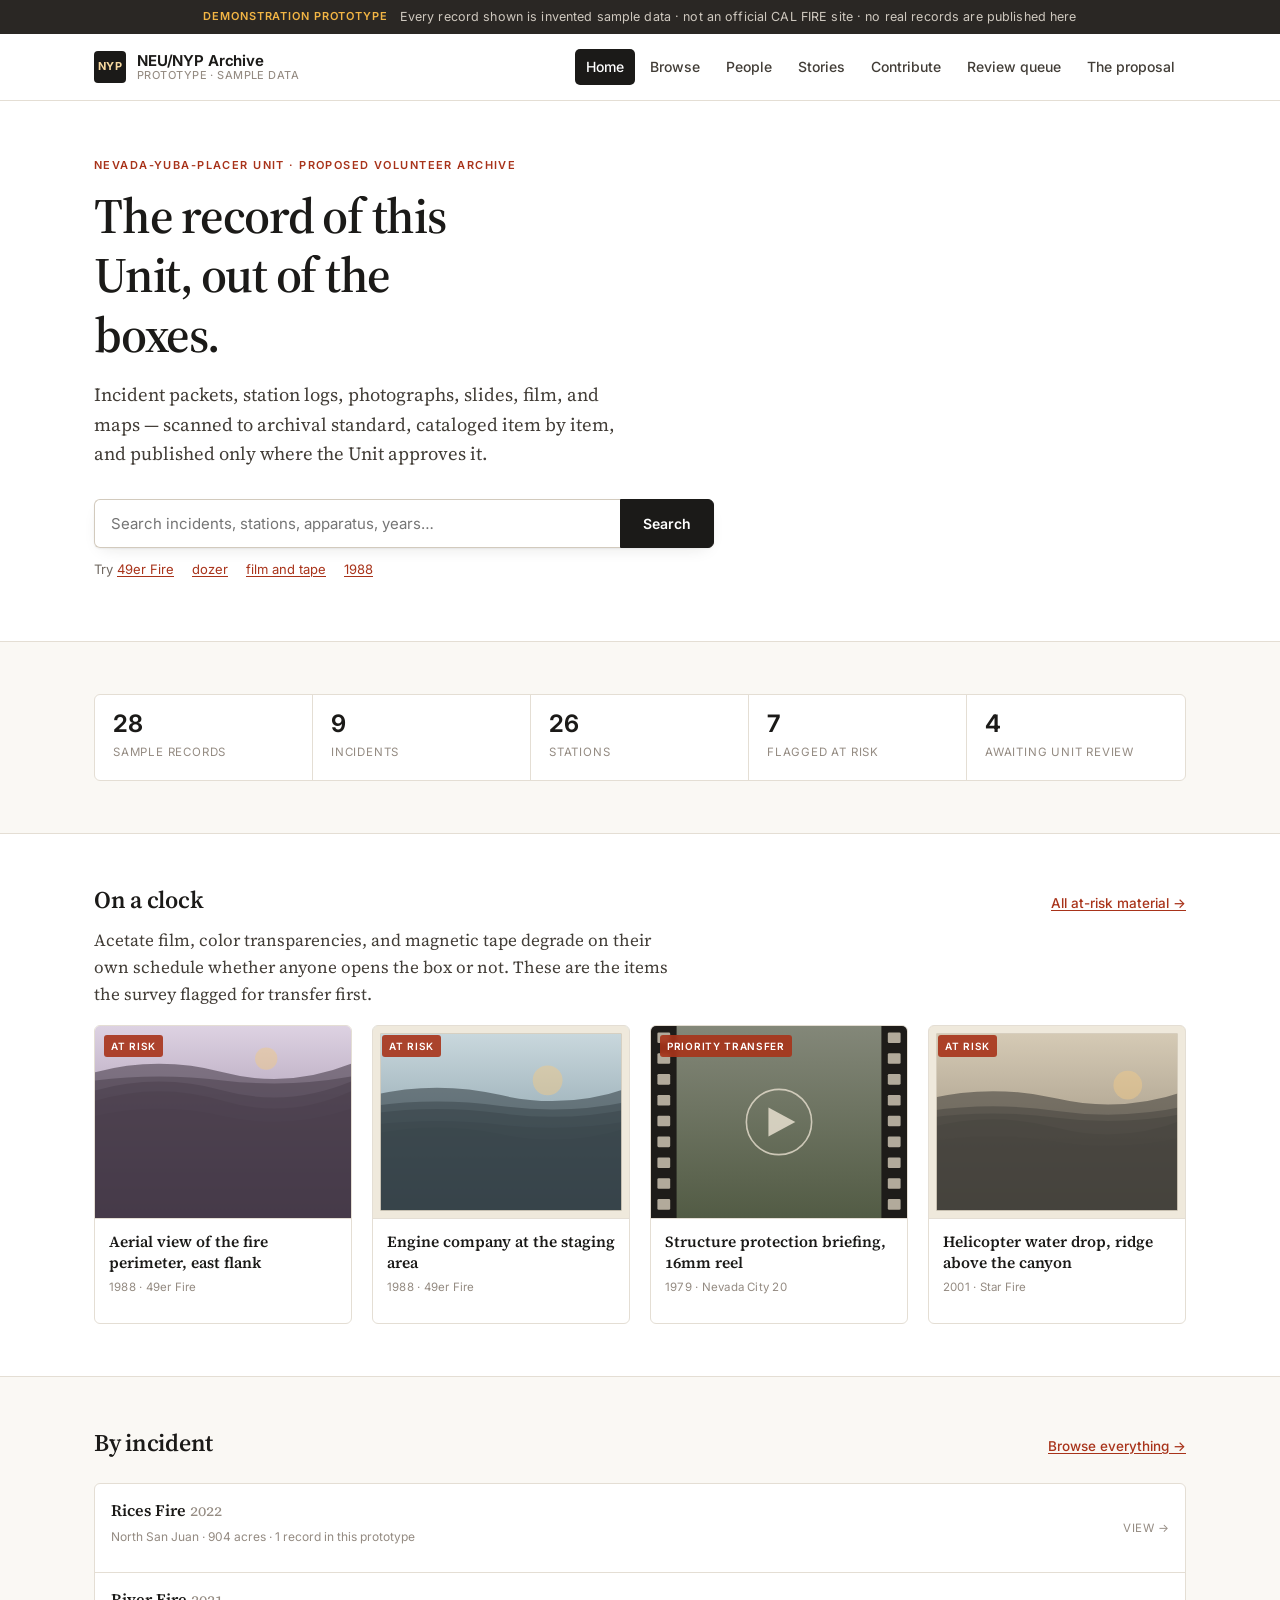
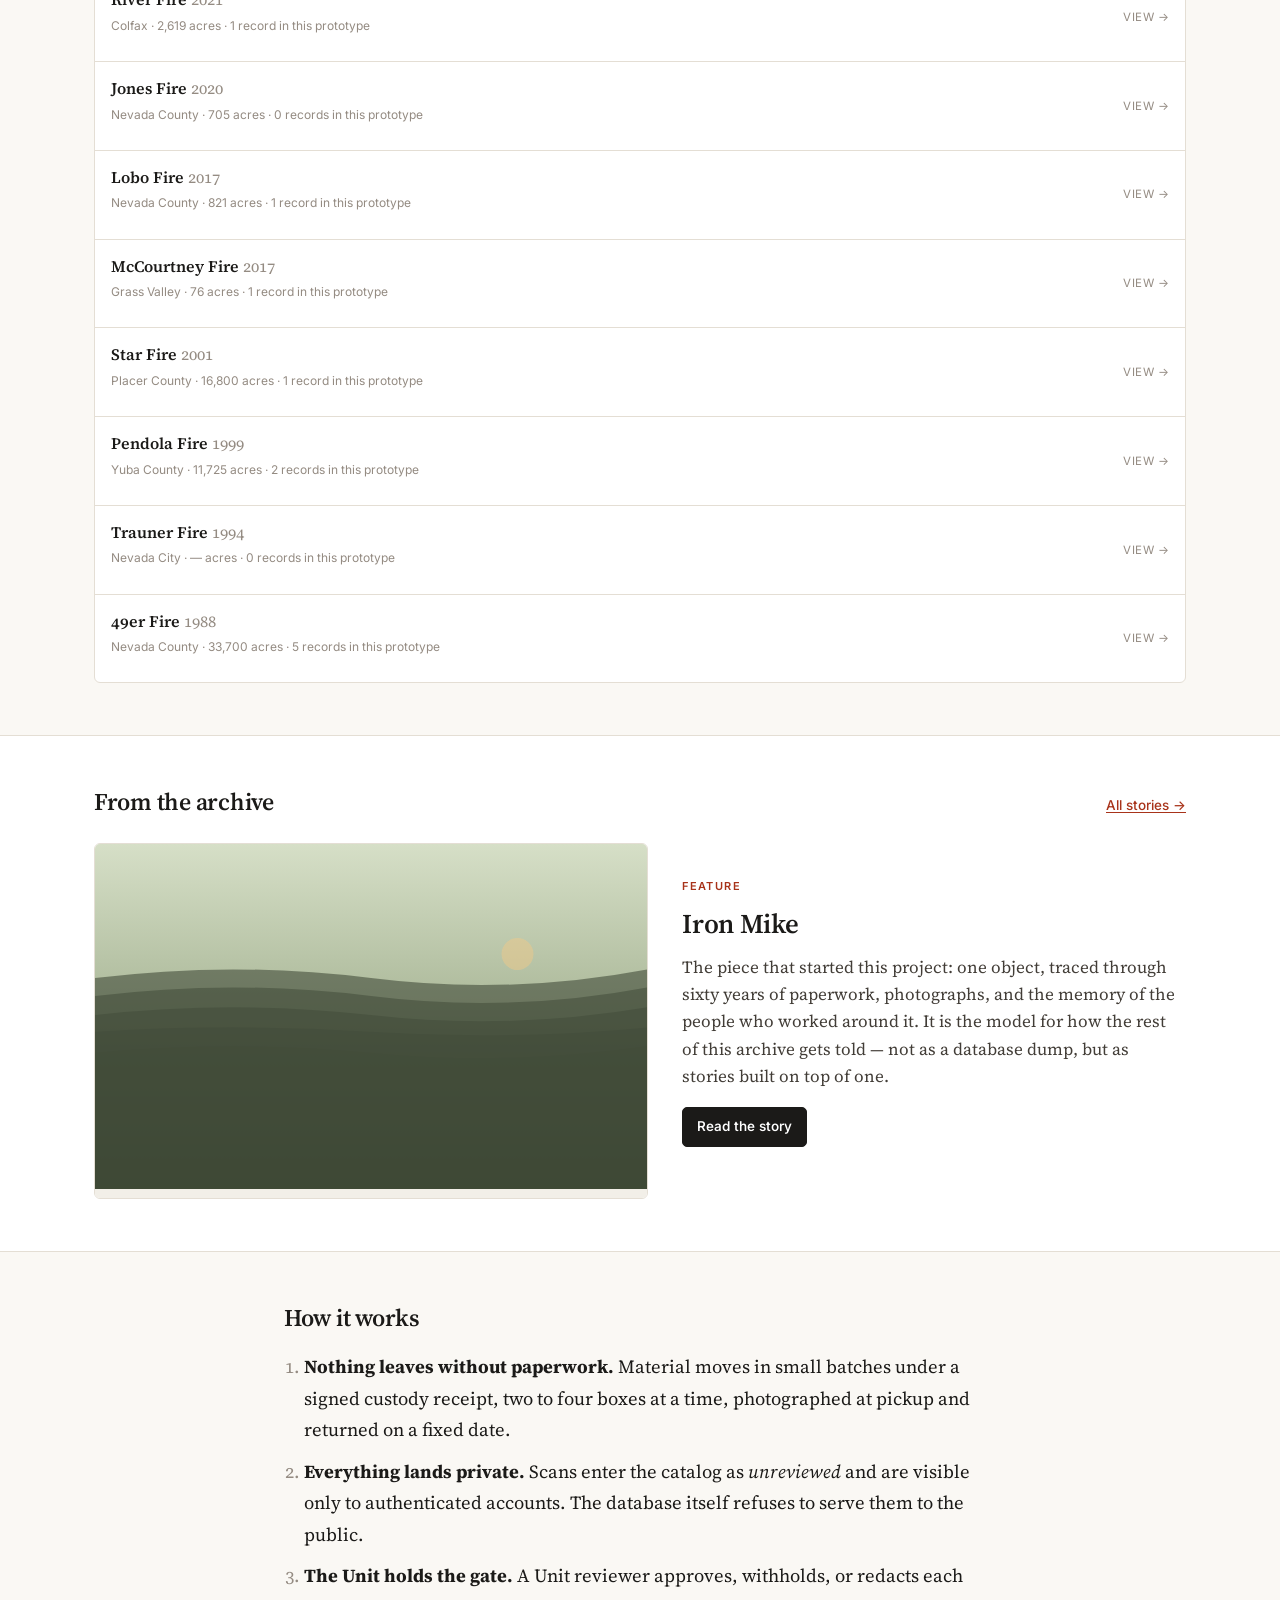
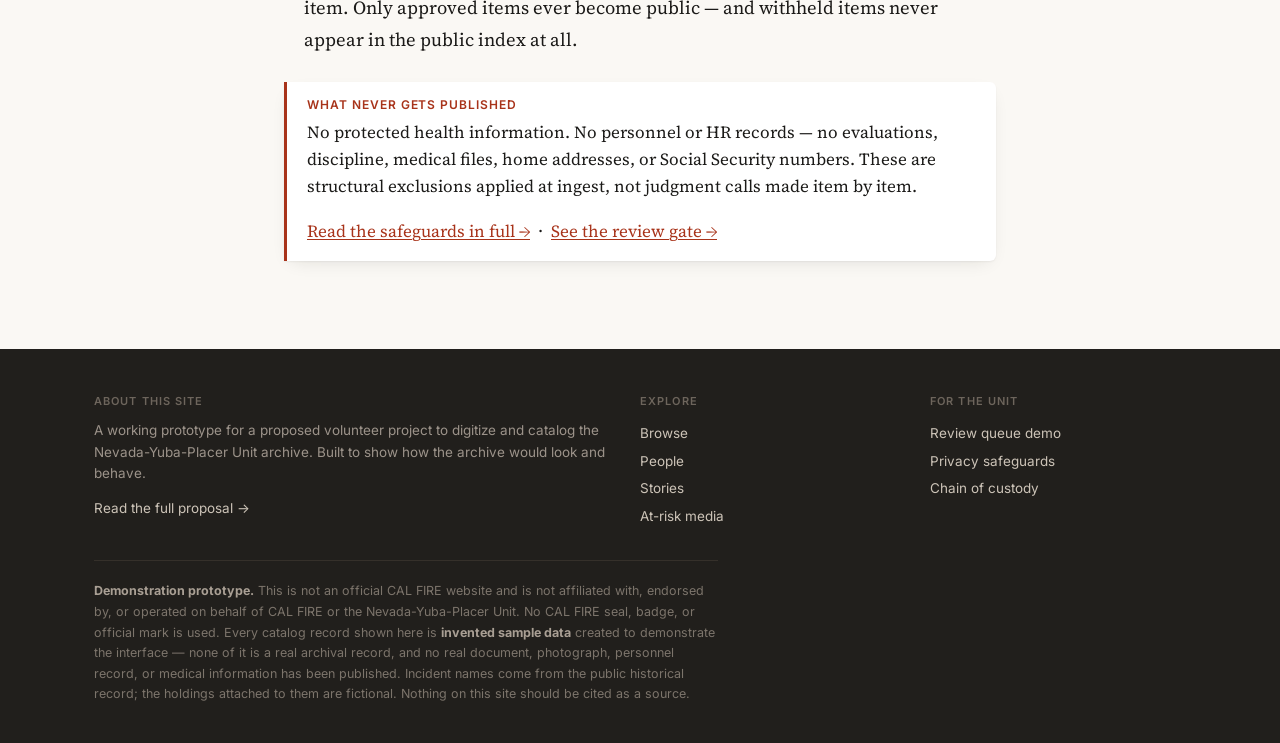
==== site/index.html @ f0db38ae "NEU/NYP Archive prototype: catalog, review gate, personnel tree, proposal A static prototype for the" ====
<!doctype html>
<html lang="en">
<head>
<meta charset="utf-8">
<meta name="viewport" content="width=device-width, initial-scale=1">
<title>NEU/NYP Archive &middot; prototype</title>
<meta name="description" content="Demonstration prototype for a proposed volunteer project to digitize and catalog the Nevada-Yuba-Placer Unit archive. Sample data only.">
<meta name="robots" content="noindex, nofollow">
<link rel="preconnect" href="https://fonts.googleapis.com">
<link rel="preconnect" href="https://fonts.gstatic.com" crossorigin>
<link href="https://fonts.googleapis.com/css2?family=Source+Serif+4:opsz,wght@8..60,400..600&family=Inter:wght@400..700&family=IBM+Plex+Mono:wght@400&display=swap" rel="stylesheet">
<link rel="stylesheet" href="assets/style.css">
</head>
<body>
<div class="demobar"><div class="wrap">
  <b>Demonstration prototype</b>
  <span>Every record shown is invented sample data &middot; not an official CAL FIRE site &middot; no real records are published here</span>
</div></div>

<div class="hero">
  <div class="wrap">
    <p class="eyebrow">Nevada-Yuba-Placer Unit &middot; proposed volunteer archive</p>
    <h1>The record of this Unit, out of the boxes.</h1>
    <p class="lede">Incident packets, station logs, photographs, slides, film, and maps &mdash;
      scanned to archival standard, cataloged item by item, and published only where the Unit approves it.</p>
    <form class="searchbox" id="hs" role="search">
      <input type="search" placeholder="Search incidents, stations, apparatus, years&hellip;" aria-label="Search the archive">
      <button type="submit">Search</button>
    </form>
    <p class="hintrow">
      Try
      <a href="browse.html?q=49er">49er Fire</a>
      <a href="browse.html?q=dozer">dozer</a>
      <a href="browse.html?type=film">film and tape</a>
      <a href="browse.html?q=1988">1988</a>
    </p>
  </div>
</div>

<section>
  <div class="wrap">
    <div class="stats" id="stats"></div>
  </div>
</section>

<section class="alt">
  <div class="wrap">
    <div class="sechead">
      <h2>On a clock</h2>
      <a class="more" href="browse.html?risk=1">All at-risk material &rarr;</a>
    </div>
    <p style="max-width:64ch;color:var(--ink-2);margin-top:-14px">
      Acetate film, color transparencies, and magnetic tape degrade on their own schedule whether anyone
      opens the box or not. These are the items the survey flagged for transfer first.
    </p>
    <div class="grid" id="risk"></div>
  </div>
</section>

<section>
  <div class="wrap">
    <div class="sechead"><h2>By incident</h2>
      <a class="more" href="browse.html">Browse everything &rarr;</a></div>
    <div class="rows" id="incs"></div>
  </div>
</section>

<section class="alt">
  <div class="wrap">
    <div class="sechead"><h2>From the archive</h2>
      <a class="more" href="story.html">All stories &rarr;</a></div>
    <div style="display:grid;grid-template-columns:1.1fr 1fr;gap:34px;align-items:center" id="feature">
      <a href="story.html" style="display:block;border:1px solid var(--rule);border-radius:6px;overflow:hidden;text-decoration:none">
        <div id="featplate" style="aspect-ratio:16/10;background:var(--band)"></div>
      </a>
      <div>
        <p class="eyebrow">Feature</p>
        <h3 style="font-size:1.7rem;line-height:1.2;margin-bottom:.5em">Iron Mike</h3>
        <p style="color:var(--ink-2)">The piece that started this project: one object, traced through
          sixty years of paperwork, photographs, and the memory of the people who worked around it.
          It is the model for how the rest of this archive gets told &mdash; not as a database dump,
          but as stories built on top of one.</p>
        <p><a class="btn primary" style="display:inline-block" href="story.html">Read the story</a></p>
      </div>
    </div>
  </div>
</section>

<section>
  <div class="wrap narrow">
    <h2>How it works</h2>
    <ol class="prose" style="padding-left:1.1em">
      <li><b>Nothing leaves without paperwork.</b> Material moves in small batches under a signed
        custody receipt, two to four boxes at a time, photographed at pickup and returned on a fixed date.</li>
      <li><b>Everything lands private.</b> Scans enter the catalog as <em>unreviewed</em> and are visible
        only to authenticated accounts. The database itself refuses to serve them to the public.</li>
      <li><b>The Unit holds the gate.</b> A Unit reviewer approves, withholds, or redacts each item.
        Only approved items ever become public &mdash; and withheld items never appear in the public index at all.</li>
    </ol>
    <div class="note">
      <h4>What never gets published</h4>
      <p>No protected health information. No personnel or HR records &mdash; no evaluations, discipline,
        medical files, home addresses, or Social Security numbers. These are structural exclusions applied
        at ingest, not judgment calls made item by item.</p>
      <p style="margin-bottom:0"><a href="proposal.html#privacy">Read the safeguards in full &rarr;</a>
        &nbsp;&middot;&nbsp; <a href="review.html">See the review gate &rarr;</a></p>
    </div>
  </div>
</section>

<script src="assets/data.js"></script>
<script src="assets/app.js"></script>
<script>
(function(){
  const pub = publicItems();
  el("#stats").innerHTML = [
    [ITEMS.length, "sample records"],
    [INCIDENTS.length, "incidents"],
    [STATIONS.length, "stations"],
    [ITEMS.filter(i=>i.risk==="high"||i.risk==="critical").length, "flagged at risk"],
    [ITEMS.filter(i=>i.status==="unreviewed").length, "awaiting Unit review"]
  ].map(([n,l]) => `<div><span class="n">${n}</span><span class="l">${l}</span></div>`).join("");

  el("#risk").innerHTML = ITEMS
    .filter(i => i.risk === "critical" || i.risk === "high")
    .slice(0,4).map(card).join("");

  el("#incs").innerHTML = INCIDENTS.slice().reverse().map(inc => {
    const n = pub.filter(i => i.inc === inc.id).length;
    return `<a class="row" href="browse.html?inc=${inc.id}">
      <span style="flex:1">
        <p class="ttl">${esc(inc.name)} <span style="color:var(--faint);font-weight:400">${inc.year}</span></p>
        <p class="meta">${esc(inc.note)} &middot; ${esc(inc.acres)} acres &middot; ${n} record${n===1?"":"s"} in this prototype</p>
      </span>
      <span class="tag" style="flex:none;align-self:center">View &rarr;</span></a>`;
  }).join("");

  el("#featplate").innerHTML = plate({id:"feature-ironmike", type:"photograph", t:"Iron Mike"}, 640, 400);
  wireSearch("#hs");
})();
</script>
</body>
</html>
---- site/assets/style.css ----
/* NEU/NYP Archive — demonstration prototype
   Visual language: archival paper, institutional sans for UI, ember accent used sparingly. */

:root{
  --paper:#faf8f4;
  --card:#ffffff;
  --ink:#1b1a18;
  --ink-2:#423d37;
  --muted:#6f6760;
  --faint:#948b82;
  --rule:#e4ded4;
  --rule-2:#d2cabd;
  --ember:#a8331a;
  --ember-soft:#f4e9e4;
  --forest:#3b4b38;
  --brass:#8a6a2c;
  --band:#f2efe8;
  --ok:#2f6a46;
  --warn:#8a5a12;
  --hold:#8c2d2d;
  --shadow:0 1px 2px rgba(27,26,24,.05), 0 6px 18px -8px rgba(27,26,24,.14);
  --radius:6px;
  --maxw:1140px;
  --serif:"Source Serif 4", Georgia, "Times New Roman", serif;
  --sans:"Inter", -apple-system, BlinkMacSystemFont, "Segoe UI", Helvetica, Arial, sans-serif;
  --mono:"IBM Plex Mono", ui-monospace, SFMono-Regular, Menlo, monospace;
}

*,*::before,*::after{box-sizing:border-box}
html{-webkit-text-size-adjust:100%}
body{
  margin:0; background:var(--paper); color:var(--ink);
  font-family:var(--serif); font-size:17px; line-height:1.6;
  font-feature-settings:"onum" 1,"kern" 1;
}
img{max-width:100%;display:block}
a{color:var(--ember); text-underline-offset:2px; text-decoration-thickness:.07em}
a:hover{color:#7d2412}
h1,h2,h3,h4{line-height:1.2; margin:0 0 .4em; font-weight:600; letter-spacing:-.011em}
h1{font-size:2.3rem} h2{font-size:1.5rem} h3{font-size:1.14rem}
p{margin:0 0 1em}
hr{border:0;border-top:1px solid var(--rule);margin:2.2rem 0}
.wrap{max-width:var(--maxw); margin:0 auto; padding:0 24px}
.narrow{max-width:760px}

/* ---------- demo banner ---------- */
.demobar{
  background:#2a2724; color:#f3ece1; font-family:var(--sans);
  font-size:12.5px; letter-spacing:.01em; padding:7px 0;
}
.demobar .wrap{display:flex;gap:12px;align-items:center;flex-wrap:wrap;justify-content:center;text-align:center}
.demobar b{color:#f2b544; font-weight:600; text-transform:uppercase; letter-spacing:.08em; font-size:11px}
.demobar span{opacity:.82}

/* ---------- header ---------- */
header.site{
  background:var(--card); border-bottom:1px solid var(--rule);
  position:sticky; top:0; z-index:50;
}
header.site .wrap{display:flex;align-items:center;gap:22px;height:66px}
.brand{display:flex;align-items:center;gap:11px;text-decoration:none;color:var(--ink);flex:none}
.brand .mark{
  width:32px;height:32px;flex:none;border-radius:4px;background:var(--ink);
  display:grid;place-items:center;color:#f7d9a0;font-family:var(--sans);
  font-weight:700;font-size:11px;letter-spacing:.02em;
}
.brand .wordmark{font-family:var(--sans);font-weight:650;font-size:15px;letter-spacing:-.01em;line-height:1.1}
.brand .wordmark small{display:block;font-weight:450;font-size:11px;color:var(--faint);letter-spacing:.04em;text-transform:uppercase}
nav.main{margin-left:auto;display:flex;gap:4px;align-items:center;font-family:var(--sans);font-size:14px}
nav.main a{
  color:var(--ink-2);text-decoration:none;padding:7px 11px;border-radius:5px;font-weight:500;
}
nav.main a:hover{background:var(--band);color:var(--ink)}
nav.main a.on{background:var(--ink);color:#fff}
.navtoggle{display:none;margin-left:auto;background:none;border:1px solid var(--rule-2);border-radius:5px;padding:7px 10px;font-family:var(--sans);font-size:13px;cursor:pointer}

/* ---------- hero ---------- */
.hero{background:var(--card);border-bottom:1px solid var(--rule);padding:56px 0 48px}
.hero h1{font-size:clamp(2rem,4.6vw,3.1rem);letter-spacing:-.025em;margin-bottom:.3em;max-width:16ch}
.hero .lede{font-size:1.16rem;color:var(--ink-2);max-width:60ch;margin-bottom:1.6em}
.eyebrow{
  font-family:var(--sans);font-size:11px;font-weight:600;letter-spacing:.13em;
  text-transform:uppercase;color:var(--ember);margin-bottom:12px;
}

/* ---------- search ---------- */
.searchbox{display:flex;gap:0;max-width:620px;box-shadow:var(--shadow);border-radius:var(--radius)}
.searchbox input{
  flex:1;font-family:var(--sans);font-size:15px;padding:14px 16px;border:1px solid var(--rule-2);
  border-right:0;border-radius:var(--radius) 0 0 var(--radius);background:#fff;color:var(--ink);
}
.searchbox input:focus{outline:2px solid var(--ember);outline-offset:-2px}
.searchbox button{
  font-family:var(--sans);font-size:14px;font-weight:600;padding:0 22px;cursor:pointer;
  background:var(--ink);color:#fff;border:1px solid var(--ink);border-radius:0 var(--radius) var(--radius) 0;
}
.searchbox button:hover{background:#000}
.hintrow{font-family:var(--sans);font-size:13px;color:var(--muted);margin-top:11px}
.hintrow a{margin-right:14px}

/* ---------- stat strip ---------- */
.stats{display:flex;flex-wrap:wrap;gap:0;border:1px solid var(--rule);border-radius:var(--radius);background:var(--card);overflow:hidden}
.stats div{flex:1 1 150px;padding:16px 18px;border-right:1px solid var(--rule)}
.stats div:last-child{border-right:0}
.stats .n{font-family:var(--sans);font-weight:650;font-size:1.5rem;letter-spacing:-.02em;display:block;line-height:1.1}
.stats .l{font-family:var(--sans);font-size:11.5px;text-transform:uppercase;letter-spacing:.07em;color:var(--faint)}

/* ---------- sections ---------- */
section{padding:52px 0}
section.alt{background:var(--card);border-top:1px solid var(--rule);border-bottom:1px solid var(--rule)}
.sechead{display:flex;align-items:baseline;gap:16px;margin-bottom:26px;flex-wrap:wrap}
.sechead h2{margin:0}
.sechead .more{margin-left:auto;font-family:var(--sans);font-size:13.5px;font-weight:500}

/* ---------- cards / grid ---------- */
.grid{display:grid;gap:20px;grid-template-columns:repeat(auto-fill,minmax(228px,1fr))}
.card{
  background:var(--card);border:1px solid var(--rule);border-radius:var(--radius);overflow:hidden;
  text-decoration:none;color:inherit;display:flex;flex-direction:column;transition:border-color .15s, box-shadow .15s, transform .15s;
}
.card:hover{border-color:var(--rule-2);box-shadow:var(--shadow);transform:translateY(-1px)}
.card .plate{aspect-ratio:4/3;background:var(--band);position:relative;border-bottom:1px solid var(--rule)}
.card .plate svg{width:100%;height:100%;display:block}
.card .body{padding:13px 14px 15px}
.card .ttl{font-weight:600;font-size:15.5px;line-height:1.3;margin:0 0 5px}
.card .meta{font-family:var(--sans);font-size:11.5px;color:var(--faint);letter-spacing:.02em}
.badge{
  position:absolute;top:9px;left:9px;font-family:var(--sans);font-size:10px;font-weight:600;
  letter-spacing:.07em;text-transform:uppercase;padding:3px 7px;border-radius:3px;
  background:rgba(27,26,24,.82);color:#fff;backdrop-filter:blur(2px);
}
.badge.risk{background:rgba(168,51,26,.9)}

/* ---------- list rows ---------- */
.rows{border:1px solid var(--rule);border-radius:var(--radius);background:var(--card);overflow:hidden}
.row{display:flex;gap:16px;padding:14px 16px;border-bottom:1px solid var(--rule);text-decoration:none;color:inherit;align-items:flex-start}
.row:last-child{border-bottom:0}
.row:hover{background:var(--band)}
.row .thumb{width:74px;height:56px;flex:none;border-radius:4px;overflow:hidden;border:1px solid var(--rule)}
.row .ttl{font-weight:600;font-size:16px;margin:0 0 3px}
.row .meta{font-family:var(--sans);font-size:12px;color:var(--faint)}
.row .snip{font-size:14px;color:var(--muted);margin:5px 0 0;line-height:1.5}
.row .snip mark{background:#fdf0c8;color:inherit;padding:0 2px;border-radius:2px}

/* ---------- facets ---------- */
.cols{display:grid;grid-template-columns:238px 1fr;gap:34px;align-items:start}
.cols.flip{grid-template-columns:minmax(0,1fr) 280px}
.facets{font-family:var(--sans);font-size:14px;position:sticky;top:86px}
.facets h3{font-family:var(--sans);font-size:11px;text-transform:uppercase;letter-spacing:.1em;color:var(--faint);margin:0 0 9px;font-weight:600}
.facets .fgroup{margin-bottom:24px;padding-bottom:20px;border-bottom:1px solid var(--rule)}
.facets .fgroup:last-child{border-bottom:0}
.facets label{display:flex;align-items:center;gap:8px;padding:4px 0;cursor:pointer;color:var(--ink-2)}
.facets label:hover{color:var(--ink)}
.facets input{accent-color:var(--ember);width:15px;height:15px;flex:none;margin:0}
.facets .ct{margin-left:auto;color:var(--faint);font-size:12px;font-variant-numeric:tabular-nums}
.toolbar{display:flex;align-items:center;gap:14px;margin-bottom:18px;font-family:var(--sans);font-size:13.5px;color:var(--muted);flex-wrap:wrap}
.toolbar .seg{margin-left:auto;display:flex;border:1px solid var(--rule-2);border-radius:5px;overflow:hidden}
.toolbar .seg button{border:0;background:#fff;padding:6px 12px;font:inherit;cursor:pointer;color:var(--muted)}
.toolbar .seg button.on{background:var(--ink);color:#fff}
.chips{display:flex;gap:7px;flex-wrap:wrap;margin-bottom:16px}
.chip{
  font-family:var(--sans);font-size:12.5px;background:var(--ember-soft);color:#7d2412;border:1px solid #e8d2c9;
  padding:4px 9px;border-radius:20px;cursor:pointer;display:inline-flex;gap:6px;align-items:center;
}
.chip:hover{background:#eeddd6}

/* ---------- item page ---------- */
.itemgrid{display:grid;grid-template-columns:minmax(0,1.5fr) minmax(300px,1fr);gap:40px;align-items:start}
.viewer{background:#211f1c;border-radius:var(--radius);overflow:hidden;border:1px solid var(--rule-2);position:relative}
.viewer .stage{aspect-ratio:4/3;display:grid;place-items:center;overflow:hidden}
.viewer .stage svg{width:100%;height:100%}
.viewer .bar{
  display:flex;align-items:center;gap:6px;padding:9px 11px;background:#171512;border-top:1px solid #35302a;
  font-family:var(--sans);font-size:12.5px;color:#c9c0b4;
}
.viewer .bar button{
  background:#2c2822;border:1px solid #403a32;color:#e7ded1;border-radius:4px;padding:5px 11px;
  font:inherit;cursor:pointer;
}
.viewer .bar button:hover{background:#39342c}
.viewer .bar .sp{margin-left:auto;font-variant-numeric:tabular-nums;color:#8d857a}
.meta-table{width:100%;border-collapse:collapse;font-size:14.5px}
.meta-table th{
  text-align:left;font-family:var(--sans);font-size:11px;letter-spacing:.07em;text-transform:uppercase;
  color:var(--faint);font-weight:600;padding:9px 12px 9px 0;vertical-align:top;width:122px;
}
.meta-table td{padding:9px 0;border-bottom:1px solid var(--rule);vertical-align:top}
.meta-table tr:last-child td,.meta-table tr:last-child th{border-bottom:0}
.panel{background:var(--card);border:1px solid var(--rule);border-radius:var(--radius);padding:18px 20px;margin-bottom:20px}
.panel h3{font-family:var(--sans);font-size:12px;letter-spacing:.08em;text-transform:uppercase;color:var(--faint);margin:0 0 12px}
.ocr{font-family:var(--mono);font-size:12.5px;line-height:1.75;color:var(--ink-2);background:var(--band);padding:14px 16px;border-radius:4px;border:1px solid var(--rule);white-space:pre-wrap;max-height:260px;overflow:auto}

/* ---------- status pills ---------- */
.pill{
  display:inline-flex;align-items:center;gap:6px;font-family:var(--sans);font-size:11.5px;font-weight:600;
  letter-spacing:.04em;text-transform:uppercase;padding:3px 9px;border-radius:20px;border:1px solid;
}
.pill::before{content:"";width:6px;height:6px;border-radius:50%;background:currentColor}
.pill.approved{color:var(--ok);border-color:#c3dbcc;background:#eef6f1}
.pill.unreviewed{color:var(--warn);border-color:#e4d4b0;background:#fbf4e5}
.pill.withheld{color:var(--hold);border-color:#e6c9c9;background:#faeded}
.pill.redacted{color:#5b4a8a;border-color:#d4cce6;background:#f2effa}

/* ---------- story ---------- */
.story-hero{background:#211f1c;color:#f4ece0;padding:76px 0 64px;border-bottom:1px solid var(--rule)}
.story-hero h1{font-size:clamp(2.1rem,5vw,3.4rem);max-width:19ch;margin-bottom:.35em}
.story-hero .lede{font-size:1.2rem;color:#bdb3a6;max-width:58ch}
.story-hero .eyebrow{color:#f2b544}
.prose{font-size:18.5px;line-height:1.72}
.prose h2{margin-top:2em;font-size:1.44rem}
.prose h3{margin-top:1.7em}
.prose blockquote{
  margin:1.9em 0;padding:4px 0 4px 22px;border-left:3px solid var(--ember);
  font-size:1.14em;line-height:1.55;color:var(--ink-2);font-style:italic;
}
.prose blockquote cite{display:block;font-size:.72em;font-style:normal;font-family:var(--sans);color:var(--faint);margin-top:.7em;letter-spacing:.02em}
.prose figure{margin:2.2em 0}
.prose figure .plate{border:1px solid var(--rule);border-radius:var(--radius);overflow:hidden;background:var(--band)}
.prose figcaption{font-family:var(--sans);font-size:12.5px;color:var(--faint);margin-top:9px;line-height:1.5}
.prose table{width:100%;border-collapse:collapse;font-size:15px;margin:1.6em 0}
.prose th{text-align:left;font-family:var(--sans);font-size:12px;letter-spacing:.05em;text-transform:uppercase;color:var(--muted);padding:9px 12px;background:var(--band);border:1px solid var(--rule)}
.prose td{padding:9px 12px;border:1px solid var(--rule);vertical-align:top}
.prose code{font-family:var(--mono);font-size:.86em;background:var(--band);padding:1px 5px;border-radius:3px;color:#7d2412}
.prose pre{font-family:var(--mono);font-size:12.5px;line-height:1.65;background:var(--band);border:1px solid var(--rule);border-radius:var(--radius);padding:16px 18px;overflow:auto}
.prose pre code{background:none;padding:0;color:var(--ink-2)}
.prose ul,.prose ol{padding-left:1.25em;margin:0 0 1.2em}
.prose li{margin-bottom:.5em}
.prose li::marker{color:var(--faint)}

/* ---------- review queue ---------- */
.queue{border:1px solid var(--rule);border-radius:var(--radius);background:var(--card);overflow:hidden}
.qitem{display:grid;grid-template-columns:96px 1fr auto;gap:18px;padding:18px;border-bottom:1px solid var(--rule);align-items:start}
.qitem:last-child{border-bottom:0}
.qitem.done{opacity:.52}
.qitem .thumb{border:1px solid var(--rule);border-radius:4px;overflow:hidden}
.qitem h3{margin:0 0 5px;font-size:16.5px}
.qitem .meta{font-family:var(--sans);font-size:12px;color:var(--faint);margin-bottom:8px}
.flagnote{
  font-family:var(--sans);font-size:13px;background:#fbf4e5;border:1px solid #e9dcbd;color:#6d4c11;
  padding:9px 12px;border-radius:5px;margin-top:9px;display:flex;gap:9px;align-items:flex-start;line-height:1.5;
}
.flagnote b{color:#4e360a}
.qactions{display:flex;flex-direction:column;gap:7px;min-width:138px}
.btn{
  font-family:var(--sans);font-size:13.5px;font-weight:550;padding:8px 14px;border-radius:5px;cursor:pointer;
  border:1px solid var(--rule-2);background:#fff;color:var(--ink-2);text-align:center;text-decoration:none;display:block;
}
.btn:hover{background:var(--band);color:var(--ink)}
.btn.primary{background:var(--ink);border-color:var(--ink);color:#fff}
.btn.primary:hover{background:#000;color:#fff}
.btn.ember{background:var(--ember);border-color:var(--ember);color:#fff}
.btn.ember:hover{background:#8e2a14;color:#fff}
.btn.ghost-hold{color:var(--hold);border-color:#e6c9c9}
.btn.ghost-hold:hover{background:#faeded}
.btn[disabled]{opacity:.45;pointer-events:none}
.btnrow{display:flex;gap:10px;flex-wrap:wrap}

/* ---------- callouts ---------- */
.note{
  border-left:3px solid var(--ember);background:var(--card);border-radius:0 var(--radius) var(--radius) 0;
  padding:16px 20px;margin:26px 0;box-shadow:var(--shadow);
}
.note h4{font-family:var(--sans);font-size:12px;letter-spacing:.08em;text-transform:uppercase;color:var(--ember);margin:0 0 7px}
.note p:last-child{margin-bottom:0}
.note.quiet{border-left-color:var(--rule-2)}
.note.quiet h4{color:var(--faint)}

/* ---------- forms ---------- */
.field{margin-bottom:17px}
.field label{display:block;font-family:var(--sans);font-size:13px;font-weight:600;margin-bottom:6px;color:var(--ink-2)}
.field .help{font-family:var(--sans);font-size:12.5px;color:var(--faint);margin:5px 0 0;line-height:1.5}
.field input[type=text],.field input[type=email],.field textarea,.field select{
  width:100%;font-family:var(--sans);font-size:14.5px;padding:10px 12px;border:1px solid var(--rule-2);
  border-radius:5px;background:#fff;color:var(--ink);
}
.field textarea{min-height:108px;resize:vertical;line-height:1.55}
.field input:focus,.field textarea:focus,.field select:focus{outline:2px solid var(--ember);outline-offset:-2px}
.dropzone{
  border:2px dashed var(--rule-2);border-radius:var(--radius);padding:30px;text-align:center;
  font-family:var(--sans);font-size:14px;color:var(--muted);background:var(--band);
}

/* ---------- footer ---------- */
footer.site{background:#211f1c;color:#9c938a;padding:46px 0 38px;font-family:var(--sans);font-size:13.5px;margin-top:10px}
footer.site .fgrid{display:grid;grid-template-columns:2fr 1fr 1fr;gap:34px;margin-bottom:30px}
footer.site h4{font-size:11px;letter-spacing:.1em;text-transform:uppercase;color:#6d655c;margin:0 0 12px;font-weight:600}
footer.site a{color:#cdc4b8;text-decoration:none;display:block;padding:3px 0}
footer.site a:hover{color:#fff}
footer.site .disc{border-top:1px solid #35302a;padding-top:20px;font-size:12.5px;line-height:1.65;color:#7c746b;max-width:78ch}
footer.site .disc b{color:#a99f94}

/* ---------- misc ---------- */
.crumb{font-family:var(--sans);font-size:13px;color:var(--faint);margin-bottom:18px}
.crumb a{color:var(--muted);text-decoration:none}
.crumb a:hover{color:var(--ember);text-decoration:underline}
.empty{padding:56px 20px;text-align:center;color:var(--muted);font-family:var(--sans);font-size:15px}
.tag{font-family:var(--sans);font-size:11.5px;letter-spacing:.04em;text-transform:uppercase;color:var(--faint)}
.kv{font-variant-numeric:tabular-nums}
.anchor-list{columns:2;column-gap:30px;font-family:var(--sans);font-size:14px}
.anchor-list a{display:block;padding:4px 0;text-decoration:none;color:var(--ink-2);break-inside:avoid}
.anchor-list a:hover{color:var(--ember)}

@media (max-width:900px){
  .cols,.cols.flip{grid-template-columns:1fr}
  .facets{position:static}
  .itemgrid{grid-template-columns:1fr}
  footer.site .fgrid{grid-template-columns:1fr 1fr}
}
@media (max-width:640px){
  body{font-size:16px}
  .wrap{padding:0 16px}
  nav.main{display:none}
  nav.main.open{display:flex;position:absolute;top:66px;left:0;right:0;background:#fff;flex-direction:column;
    align-items:stretch;padding:10px 16px 16px;border-bottom:1px solid var(--rule);box-shadow:var(--shadow)}
  .navtoggle{display:block}
  .hero{padding:38px 0 34px}
  section{padding:38px 0}
  .qitem{grid-template-columns:1fr;gap:12px}
  .qitem .thumb{width:96px}
  .qactions{flex-direction:row;min-width:0}
  .anchor-list{columns:1}
  footer.site .fgrid{grid-template-columns:1fr}
  .searchbox{flex-direction:column}
  .searchbox input{border-right:1px solid var(--rule-2);border-radius:var(--radius) var(--radius) 0 0}
  .searchbox button{border-radius:0 0 var(--radius) var(--radius);padding:12px}
}
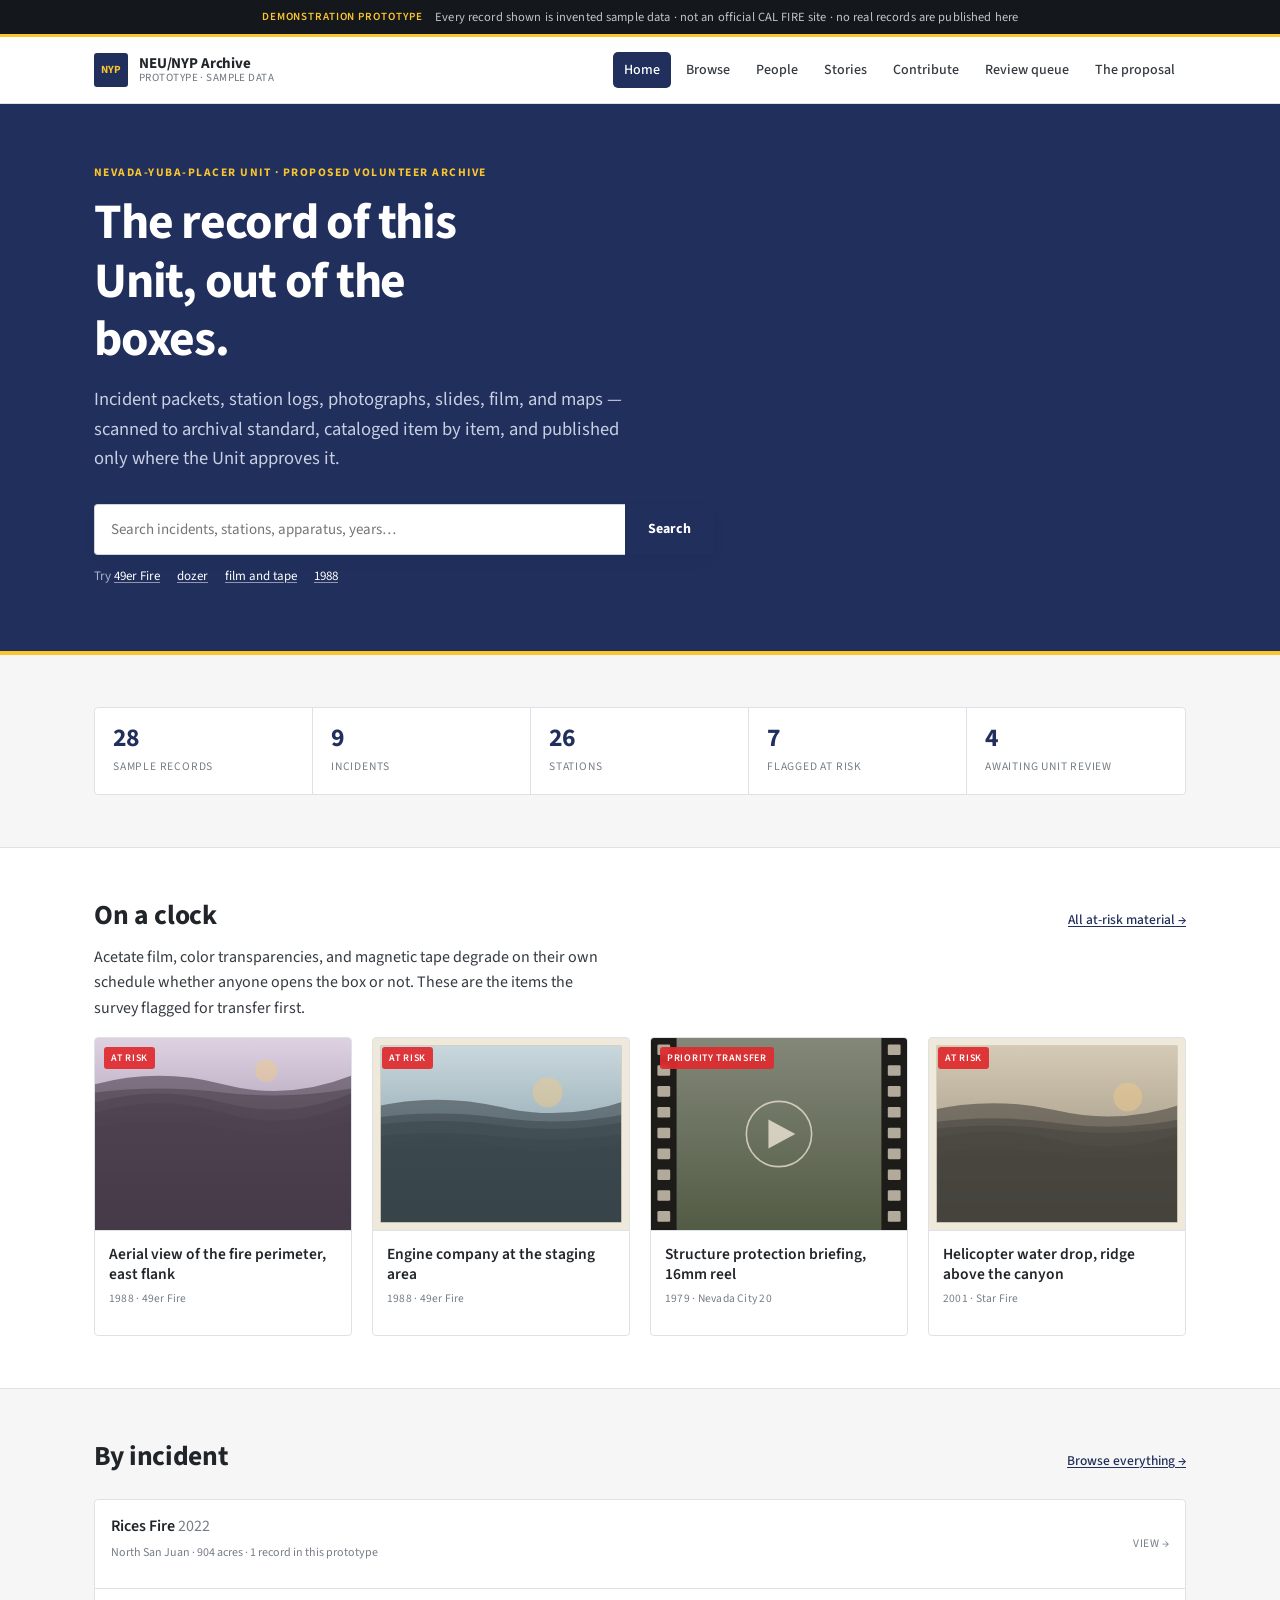
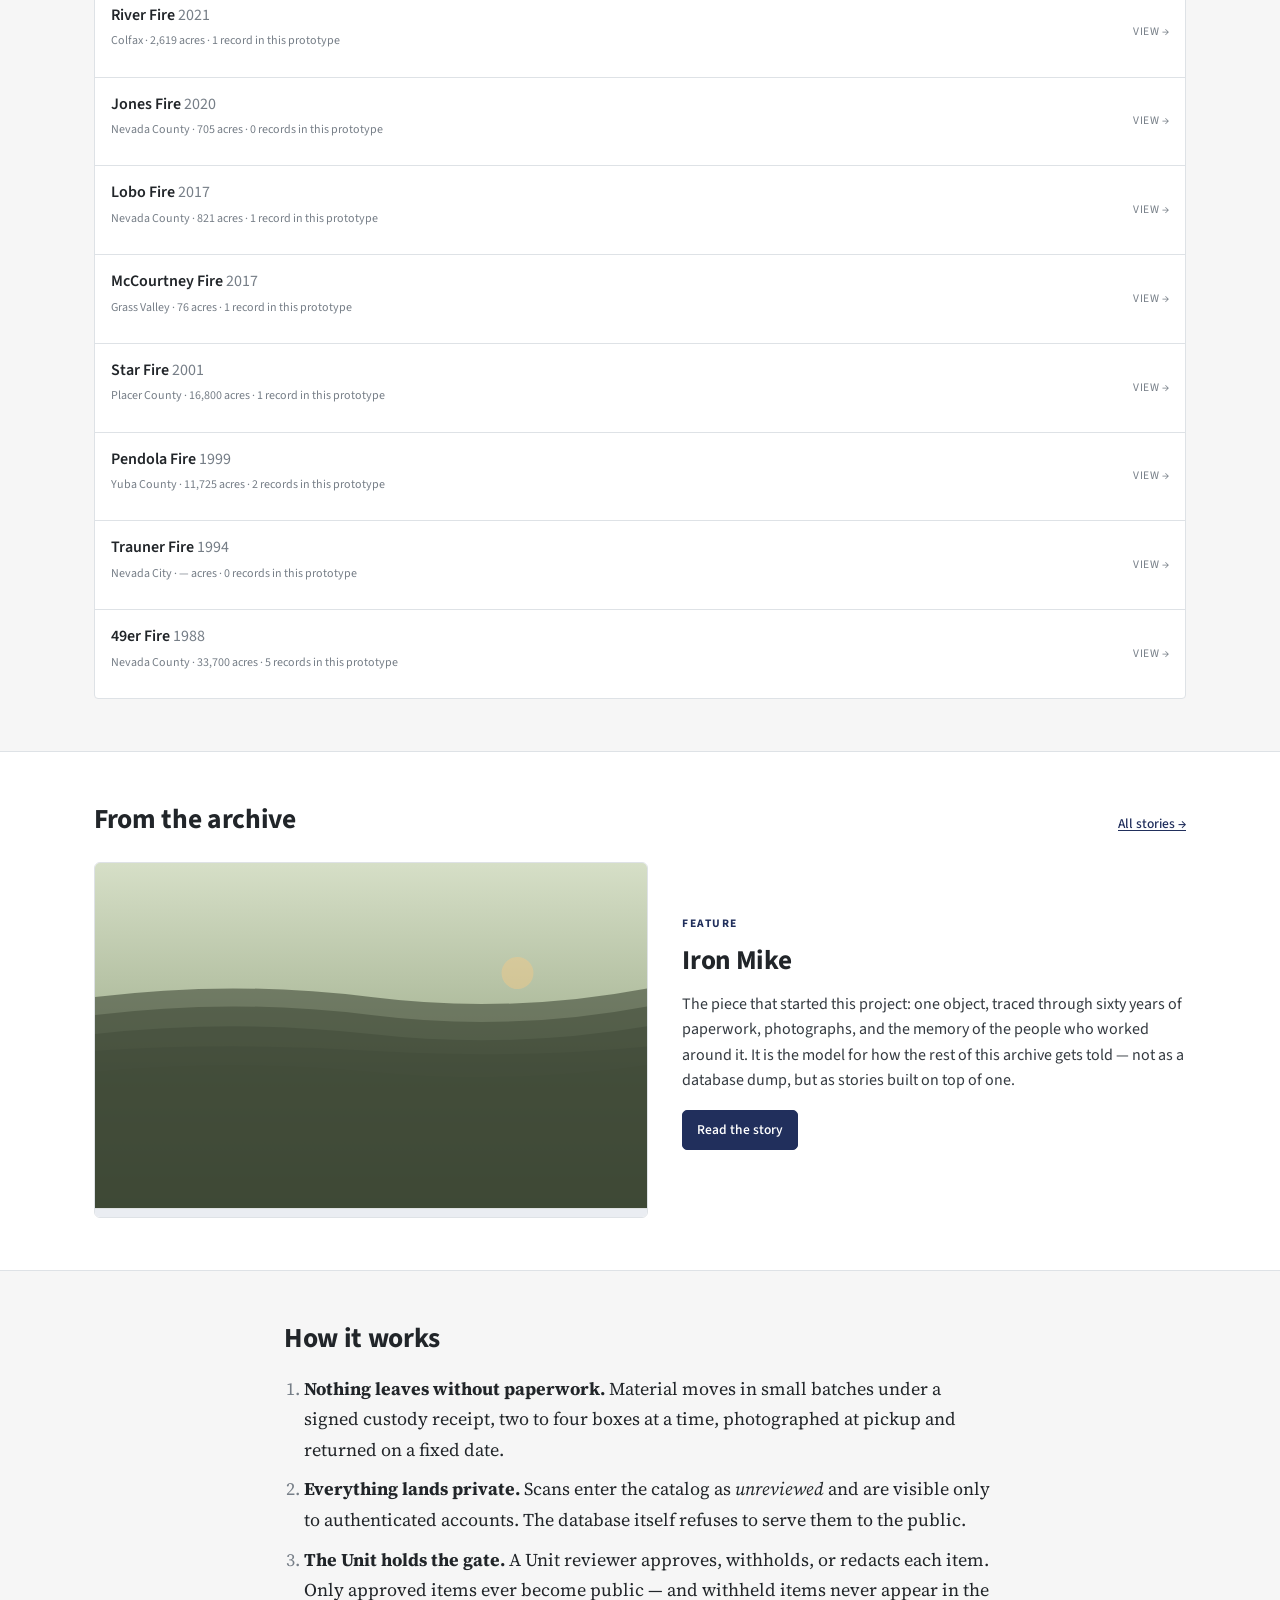
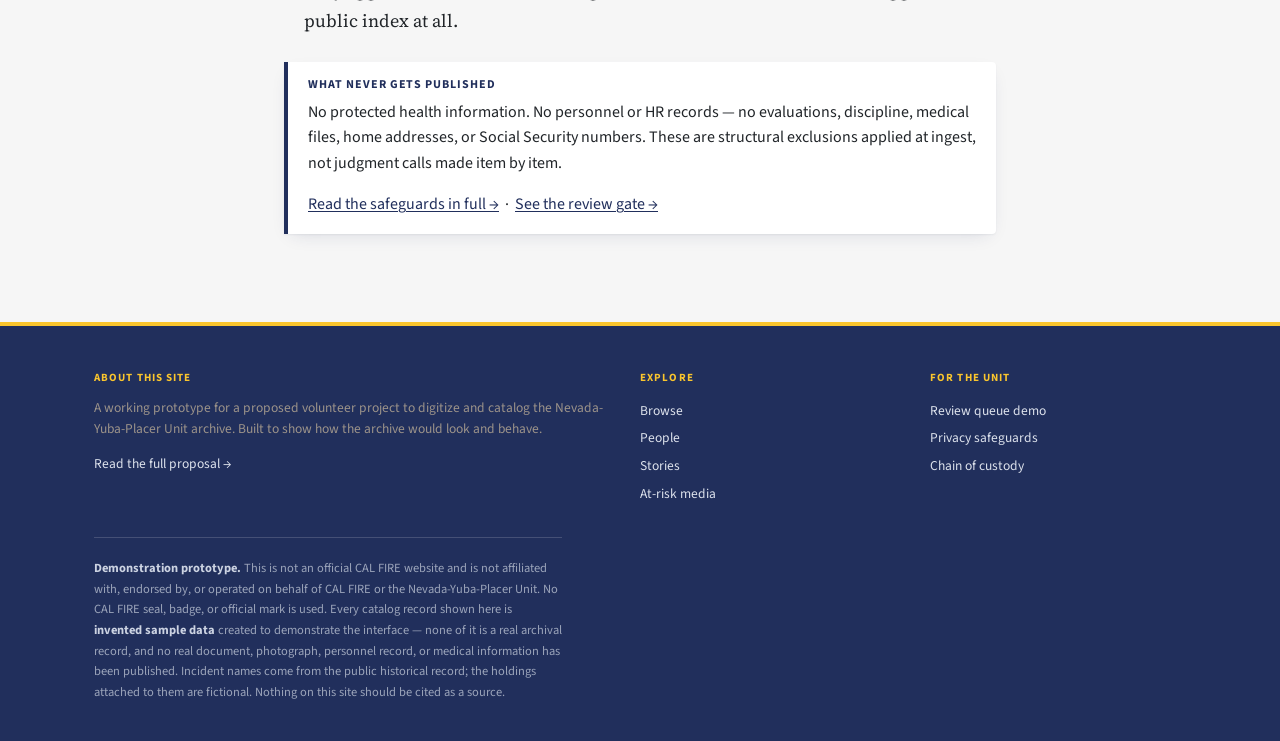
==== commit c01d11b5: "Restyle to the CAL FIRE palette and state-site typography Adopts fire.ca.gov's own design tokens — n" ====
--- a/site/index.html
+++ b/site/index.html
@@ -8,7 +8,7 @@
 <meta name="robots" content="noindex, nofollow">
 <link rel="preconnect" href="https://fonts.googleapis.com">
 <link rel="preconnect" href="https://fonts.gstatic.com" crossorigin>
-<link href="https://fonts.googleapis.com/css2?family=Source+Serif+4:opsz,wght@8..60,400..600&family=Inter:wght@400..700&family=IBM+Plex+Mono:wght@400&display=swap" rel="stylesheet">
+<link href="https://fonts.googleapis.com/css2?family=Source+Sans+3:wght@400;600;700&family=Source+Serif+4:opsz,wght@8..60,400..600&family=IBM+Plex+Mono:wght@400&display=swap" rel="stylesheet">
 <link rel="stylesheet" href="assets/style.css">
 </head>
 <body>
--- a/site/assets/style.css
+++ b/site/assets/style.css
@@ -2,27 +2,42 @@
    Visual language: archival paper, institutional sans for UI, ember accent used sparingly. */
 
 :root{
-  --paper:#faf8f4;
+  /* Palette taken from fire.ca.gov's own design tokens: navy #212f5c,
+     gold #fac52d, red #df2c2f, light #f6f6f6. No CAL FIRE seal, badge,
+     wordmark or logo is used anywhere on this site. */
+  --navy:#212f5c;
+  --navy-dk:#18224a;
+  --navy-lt:#2d3f78;
+  --gold:#fac52d;
+  --red:#df2c2f;
+  --red-dk:#8a3042;
+  --green:#188150;
+
+  --paper:#f6f6f6;
   --card:#ffffff;
-  --ink:#1b1a18;
-  --ink-2:#423d37;
-  --muted:#6f6760;
-  --faint:#948b82;
-  --rule:#e4ded4;
-  --rule-2:#d2cabd;
-  --ember:#a8331a;
-  --ember-soft:#f4e9e4;
-  --forest:#3b4b38;
-  --brass:#8a6a2c;
-  --band:#f2efe8;
-  --ok:#2f6a46;
-  --warn:#8a5a12;
-  --hold:#8c2d2d;
-  --shadow:0 1px 2px rgba(27,26,24,.05), 0 6px 18px -8px rgba(27,26,24,.14);
-  --radius:6px;
+  --ink:#212529;
+  --ink-2:#343a40;
+  --muted:#5c6670;
+  --faint:#767e87;
+  --rule:#dee2e6;
+  --rule-2:#ced4da;
+  --band:#eaedf2;
+  --state:#14171c;
+
+  /* accents: links and emphasis follow fire.ca.gov in using navy, not red */
+  --ember:#212f5c;
+  --ember-soft:#e8ebf2;
+  --forest:#188150;
+  --brass:#9a7a15;
+  --ok:#188150;
+  --warn:#8a6412;
+  --hold:#df2c2f;
+
+  --shadow:0 1px 2px rgba(33,47,92,.06), 0 6px 18px -8px rgba(33,47,92,.18);
+  --radius:4px;
   --maxw:1140px;
   --serif:"Source Serif 4", Georgia, "Times New Roman", serif;
-  --sans:"Inter", -apple-system, BlinkMacSystemFont, "Segoe UI", Helvetica, Arial, sans-serif;
+  --sans:"Source Sans 3","Source Sans Pro", Helvetica, Arial, sans-serif;
   --mono:"IBM Plex Mono", ui-monospace, SFMono-Regular, Menlo, monospace;
 }
 
@@ -30,14 +45,14 @@
 html{-webkit-text-size-adjust:100%}
 body{
   margin:0; background:var(--paper); color:var(--ink);
-  font-family:var(--serif); font-size:17px; line-height:1.6;
-  font-feature-settings:"onum" 1,"kern" 1;
+  font-family:var(--sans); font-size:16px; line-height:1.6;
 }
 img{max-width:100%;display:block}
 a{color:var(--ember); text-underline-offset:2px; text-decoration-thickness:.07em}
-a:hover{color:#7d2412}
-h1,h2,h3,h4{line-height:1.2; margin:0 0 .4em; font-weight:600; letter-spacing:-.011em}
-h1{font-size:2.3rem} h2{font-size:1.5rem} h3{font-size:1.14rem}
+a:hover{color:var(--navy-dk)}
+h1,h2,h3,h4{line-height:1.18; margin:0 0 .4em; font-weight:700; letter-spacing:-.012em;
+  font-family:var(--sans)}
+h1{font-size:2.6rem} h2{font-size:1.72rem} h3{font-size:1.2rem}
 p{margin:0 0 1em}
 hr{border:0;border-top:1px solid var(--rule);margin:2.2rem 0}
 .wrap{max-width:var(--maxw); margin:0 auto; padding:0 24px}
@@ -45,42 +60,47 @@
 
 /* ---------- demo banner ---------- */
 .demobar{
-  background:#2a2724; color:#f3ece1; font-family:var(--sans);
+  background:var(--state); color:#e6e9ef; font-family:var(--sans);
   font-size:12.5px; letter-spacing:.01em; padding:7px 0;
+  border-bottom:3px solid var(--gold);
 }
 .demobar .wrap{display:flex;gap:12px;align-items:center;flex-wrap:wrap;justify-content:center;text-align:center}
-.demobar b{color:#f2b544; font-weight:600; text-transform:uppercase; letter-spacing:.08em; font-size:11px}
+.demobar b{color:var(--gold); font-weight:600; text-transform:uppercase; letter-spacing:.08em; font-size:11px}
 .demobar span{opacity:.82}
 
 /* ---------- header ---------- */
 header.site{
   background:var(--card); border-bottom:1px solid var(--rule);
-  position:sticky; top:0; z-index:50;
+  position:sticky; top:0; z-index:50; box-shadow:0 1px 0 rgba(33,47,92,.06);
 }
 header.site .wrap{display:flex;align-items:center;gap:22px;height:66px}
 .brand{display:flex;align-items:center;gap:11px;text-decoration:none;color:var(--ink);flex:none}
 .brand .mark{
-  width:32px;height:32px;flex:none;border-radius:4px;background:var(--ink);
-  display:grid;place-items:center;color:#f7d9a0;font-family:var(--sans);
-  font-weight:700;font-size:11px;letter-spacing:.02em;
-}
-.brand .wordmark{font-family:var(--sans);font-weight:650;font-size:15px;letter-spacing:-.01em;line-height:1.1}
+  width:34px;height:34px;flex:none;border-radius:3px;background:var(--navy);
+  display:grid;place-items:center;color:var(--gold);font-family:var(--sans);
+  font-weight:700;font-size:11px;letter-spacing:.03em;
+}
+.brand .wordmark{font-family:var(--sans);font-weight:700;font-size:15px;letter-spacing:-.01em;line-height:1.1}
 .brand .wordmark small{display:block;font-weight:450;font-size:11px;color:var(--faint);letter-spacing:.04em;text-transform:uppercase}
 nav.main{margin-left:auto;display:flex;gap:4px;align-items:center;font-family:var(--sans);font-size:14px}
 nav.main a{
   color:var(--ink-2);text-decoration:none;padding:7px 11px;border-radius:5px;font-weight:500;
 }
 nav.main a:hover{background:var(--band);color:var(--ink)}
-nav.main a.on{background:var(--ink);color:#fff}
+nav.main a.on{background:var(--navy);color:#fff}
 .navtoggle{display:none;margin-left:auto;background:none;border:1px solid var(--rule-2);border-radius:5px;padding:7px 10px;font-family:var(--sans);font-size:13px;cursor:pointer}
 
 /* ---------- hero ---------- */
-.hero{background:var(--card);border-bottom:1px solid var(--rule);padding:56px 0 48px}
+.hero{background:var(--navy);color:#fff;border-bottom:4px solid var(--gold);padding:60px 0 52px}
 .hero h1{font-size:clamp(2rem,4.6vw,3.1rem);letter-spacing:-.025em;margin-bottom:.3em;max-width:16ch}
-.hero .lede{font-size:1.16rem;color:var(--ink-2);max-width:60ch;margin-bottom:1.6em}
+.hero .lede{font-size:1.16rem;color:#c8cfe2;max-width:60ch;margin-bottom:1.6em}
+.hero h1{color:#fff}
+.hero .eyebrow{color:var(--gold)}
+.hero .hintrow{color:#aab3ca}
+.hero .hintrow a{color:#fff;text-decoration-color:rgba(255,255,255,.5)}
 .eyebrow{
-  font-family:var(--sans);font-size:11px;font-weight:600;letter-spacing:.13em;
-  text-transform:uppercase;color:var(--ember);margin-bottom:12px;
+  font-family:var(--sans);font-size:11.5px;font-weight:700;letter-spacing:.13em;
+  text-transform:uppercase;color:var(--navy);margin-bottom:12px;
 }
 
 /* ---------- search ---------- */
@@ -91,10 +111,10 @@
 }
 .searchbox input:focus{outline:2px solid var(--ember);outline-offset:-2px}
 .searchbox button{
-  font-family:var(--sans);font-size:14px;font-weight:600;padding:0 22px;cursor:pointer;
-  background:var(--ink);color:#fff;border:1px solid var(--ink);border-radius:0 var(--radius) var(--radius) 0;
-}
-.searchbox button:hover{background:#000}
+  font-family:var(--sans);font-size:14px;font-weight:700;padding:0 22px;cursor:pointer;
+  background:var(--navy);color:#fff;border:1px solid var(--navy);border-radius:0 var(--radius) var(--radius) 0;
+}
+.searchbox button:hover{background:var(--navy-dk)}
 .hintrow{font-family:var(--sans);font-size:13px;color:var(--muted);margin-top:11px}
 .hintrow a{margin-right:14px}
 
@@ -102,7 +122,7 @@
 .stats{display:flex;flex-wrap:wrap;gap:0;border:1px solid var(--rule);border-radius:var(--radius);background:var(--card);overflow:hidden}
 .stats div{flex:1 1 150px;padding:16px 18px;border-right:1px solid var(--rule)}
 .stats div:last-child{border-right:0}
-.stats .n{font-family:var(--sans);font-weight:650;font-size:1.5rem;letter-spacing:-.02em;display:block;line-height:1.1}
+.stats .n{font-family:var(--sans);font-weight:700;font-size:1.6rem;letter-spacing:-.02em;display:block;line-height:1.1;color:var(--navy)}
 .stats .l{font-family:var(--sans);font-size:11.5px;text-transform:uppercase;letter-spacing:.07em;color:var(--faint)}
 
 /* ---------- sections ---------- */
@@ -129,7 +149,7 @@
   letter-spacing:.07em;text-transform:uppercase;padding:3px 7px;border-radius:3px;
   background:rgba(27,26,24,.82);color:#fff;backdrop-filter:blur(2px);
 }
-.badge.risk{background:rgba(168,51,26,.9)}
+.badge.risk{background:rgba(223,44,47,.93)}
 
 /* ---------- list rows ---------- */
 .rows{border:1px solid var(--rule);border-radius:var(--radius);background:var(--card);overflow:hidden}
@@ -140,7 +160,7 @@
 .row .ttl{font-weight:600;font-size:16px;margin:0 0 3px}
 .row .meta{font-family:var(--sans);font-size:12px;color:var(--faint)}
 .row .snip{font-size:14px;color:var(--muted);margin:5px 0 0;line-height:1.5}
-.row .snip mark{background:#fdf0c8;color:inherit;padding:0 2px;border-radius:2px}
+.row .snip mark{background:#fdf1c4;color:inherit;padding:0 2px;border-radius:2px}
 
 /* ---------- facets ---------- */
 .cols{display:grid;grid-template-columns:238px 1fr;gap:34px;align-items:start}
@@ -156,29 +176,29 @@
 .toolbar{display:flex;align-items:center;gap:14px;margin-bottom:18px;font-family:var(--sans);font-size:13.5px;color:var(--muted);flex-wrap:wrap}
 .toolbar .seg{margin-left:auto;display:flex;border:1px solid var(--rule-2);border-radius:5px;overflow:hidden}
 .toolbar .seg button{border:0;background:#fff;padding:6px 12px;font:inherit;cursor:pointer;color:var(--muted)}
-.toolbar .seg button.on{background:var(--ink);color:#fff}
+.toolbar .seg button.on{background:var(--navy);color:#fff}
 .chips{display:flex;gap:7px;flex-wrap:wrap;margin-bottom:16px}
 .chip{
-  font-family:var(--sans);font-size:12.5px;background:var(--ember-soft);color:#7d2412;border:1px solid #e8d2c9;
+  font-family:var(--sans);font-size:12.5px;background:var(--ember-soft);color:var(--navy);border:1px solid #c9d1e4;
   padding:4px 9px;border-radius:20px;cursor:pointer;display:inline-flex;gap:6px;align-items:center;
 }
-.chip:hover{background:#eeddd6}
+.chip:hover{background:#dbe1ee}
 
 /* ---------- item page ---------- */
 .itemgrid{display:grid;grid-template-columns:minmax(0,1.5fr) minmax(300px,1fr);gap:40px;align-items:start}
-.viewer{background:#211f1c;border-radius:var(--radius);overflow:hidden;border:1px solid var(--rule-2);position:relative}
+.viewer{background:var(--state);border-radius:var(--radius);overflow:hidden;border:1px solid var(--rule-2);position:relative}
 .viewer .stage{aspect-ratio:4/3;display:grid;place-items:center;overflow:hidden}
 .viewer .stage svg{width:100%;height:100%}
 .viewer .bar{
-  display:flex;align-items:center;gap:6px;padding:9px 11px;background:#171512;border-top:1px solid #35302a;
-  font-family:var(--sans);font-size:12.5px;color:#c9c0b4;
+  display:flex;align-items:center;gap:6px;padding:9px 11px;background:#0f1217;border-top:1px solid #2a2f3a;
+  font-family:var(--sans);font-size:12.5px;color:#c3cad8;
 }
 .viewer .bar button{
-  background:#2c2822;border:1px solid #403a32;color:#e7ded1;border-radius:4px;padding:5px 11px;
+  background:#242a36;border:1px solid #39404f;color:#e4e8f0;border-radius:3px;padding:5px 11px;
   font:inherit;cursor:pointer;
 }
-.viewer .bar button:hover{background:#39342c}
-.viewer .bar .sp{margin-left:auto;font-variant-numeric:tabular-nums;color:#8d857a}
+.viewer .bar button:hover{background:#30384a}
+.viewer .bar .sp{margin-left:auto;font-variant-numeric:tabular-nums;color:#8a93a6}
 .meta-table{width:100%;border-collapse:collapse;font-size:14.5px}
 .meta-table th{
   text-align:left;font-family:var(--sans);font-size:11px;letter-spacing:.07em;text-transform:uppercase;
@@ -197,20 +217,20 @@
 }
 .pill::before{content:"";width:6px;height:6px;border-radius:50%;background:currentColor}
 .pill.approved{color:var(--ok);border-color:#c3dbcc;background:#eef6f1}
-.pill.unreviewed{color:var(--warn);border-color:#e4d4b0;background:#fbf4e5}
-.pill.withheld{color:var(--hold);border-color:#e6c9c9;background:#faeded}
-.pill.redacted{color:#5b4a8a;border-color:#d4cce6;background:#f2effa}
+.pill.unreviewed{color:var(--warn);border-color:#ecdca8;background:#fdf6e3}
+.pill.withheld{color:var(--hold);border-color:#f0c6c7;background:#fdecec}
+.pill.redacted{color:var(--navy);border-color:#c9d1e4;background:var(--ember-soft)}
 
 /* ---------- story ---------- */
-.story-hero{background:#211f1c;color:#f4ece0;padding:76px 0 64px;border-bottom:1px solid var(--rule)}
+.story-hero{background:var(--navy);color:#fff;padding:76px 0 64px;border-bottom:4px solid var(--gold)}
 .story-hero h1{font-size:clamp(2.1rem,5vw,3.4rem);max-width:19ch;margin-bottom:.35em}
-.story-hero .lede{font-size:1.2rem;color:#bdb3a6;max-width:58ch}
-.story-hero .eyebrow{color:#f2b544}
-.prose{font-size:18.5px;line-height:1.72}
+.story-hero .lede{font-size:1.2rem;color:#c8cfe2;max-width:58ch}
+.story-hero .eyebrow{color:var(--gold)}
+.prose{font-size:18px;line-height:1.7;font-family:var(--serif)}
 .prose h2{margin-top:2em;font-size:1.44rem}
 .prose h3{margin-top:1.7em}
 .prose blockquote{
-  margin:1.9em 0;padding:4px 0 4px 22px;border-left:3px solid var(--ember);
+  margin:1.9em 0;padding:4px 0 4px 22px;border-left:4px solid var(--gold);
   font-size:1.14em;line-height:1.55;color:var(--ink-2);font-style:italic;
 }
 .prose blockquote cite{display:block;font-size:.72em;font-style:normal;font-family:var(--sans);color:var(--faint);margin-top:.7em;letter-spacing:.02em}
@@ -220,7 +240,7 @@
 .prose table{width:100%;border-collapse:collapse;font-size:15px;margin:1.6em 0}
 .prose th{text-align:left;font-family:var(--sans);font-size:12px;letter-spacing:.05em;text-transform:uppercase;color:var(--muted);padding:9px 12px;background:var(--band);border:1px solid var(--rule)}
 .prose td{padding:9px 12px;border:1px solid var(--rule);vertical-align:top}
-.prose code{font-family:var(--mono);font-size:.86em;background:var(--band);padding:1px 5px;border-radius:3px;color:#7d2412}
+.prose code{font-family:var(--mono);font-size:.86em;background:var(--band);padding:1px 5px;border-radius:3px;color:var(--navy)}
 .prose pre{font-family:var(--mono);font-size:12.5px;line-height:1.65;background:var(--band);border:1px solid var(--rule);border-radius:var(--radius);padding:16px 18px;overflow:auto}
 .prose pre code{background:none;padding:0;color:var(--ink-2)}
 .prose ul,.prose ol{padding-left:1.25em;margin:0 0 1.2em}
@@ -246,10 +266,10 @@
   border:1px solid var(--rule-2);background:#fff;color:var(--ink-2);text-align:center;text-decoration:none;display:block;
 }
 .btn:hover{background:var(--band);color:var(--ink)}
-.btn.primary{background:var(--ink);border-color:var(--ink);color:#fff}
-.btn.primary:hover{background:#000;color:#fff}
-.btn.ember{background:var(--ember);border-color:var(--ember);color:#fff}
-.btn.ember:hover{background:#8e2a14;color:#fff}
+.btn.primary{background:var(--navy);border-color:var(--navy);color:#fff}
+.btn.primary:hover{background:var(--navy-dk);color:#fff}
+.btn.ember{background:var(--red);border-color:var(--red);color:#fff}
+.btn.ember:hover{background:var(--red-dk);color:#fff}
 .btn.ghost-hold{color:var(--hold);border-color:#e6c9c9}
 .btn.ghost-hold:hover{background:#faeded}
 .btn[disabled]{opacity:.45;pointer-events:none}
@@ -257,10 +277,10 @@
 
 /* ---------- callouts ---------- */
 .note{
-  border-left:3px solid var(--ember);background:var(--card);border-radius:0 var(--radius) var(--radius) 0;
+  border-left:4px solid var(--navy);background:var(--card);border-radius:0 var(--radius) var(--radius) 0;
   padding:16px 20px;margin:26px 0;box-shadow:var(--shadow);
 }
-.note h4{font-family:var(--sans);font-size:12px;letter-spacing:.08em;text-transform:uppercase;color:var(--ember);margin:0 0 7px}
+.note h4{font-family:var(--sans);font-size:12px;font-weight:700;letter-spacing:.08em;text-transform:uppercase;color:var(--navy);margin:0 0 7px}
 .note p:last-child{margin-bottom:0}
 .note.quiet{border-left-color:var(--rule-2)}
 .note.quiet h4{color:var(--faint)}
@@ -281,13 +301,13 @@
 }
 
 /* ---------- footer ---------- */
-footer.site{background:#211f1c;color:#9c938a;padding:46px 0 38px;font-family:var(--sans);font-size:13.5px;margin-top:10px}
+footer.site{background:var(--navy);color:#b4bcd0;padding:46px 0 38px;font-family:var(--sans);font-size:13.5px;margin-top:10px;border-top:4px solid var(--gold)}
 footer.site .fgrid{display:grid;grid-template-columns:2fr 1fr 1fr;gap:34px;margin-bottom:30px}
-footer.site h4{font-size:11px;letter-spacing:.1em;text-transform:uppercase;color:#6d655c;margin:0 0 12px;font-weight:600}
-footer.site a{color:#cdc4b8;text-decoration:none;display:block;padding:3px 0}
+footer.site h4{font-size:11px;letter-spacing:.1em;text-transform:uppercase;color:var(--gold);margin:0 0 12px;font-weight:700}
+footer.site a{color:#dde2ec;text-decoration:none;display:block;padding:3px 0}
 footer.site a:hover{color:#fff}
-footer.site .disc{border-top:1px solid #35302a;padding-top:20px;font-size:12.5px;line-height:1.65;color:#7c746b;max-width:78ch}
-footer.site .disc b{color:#a99f94}
+footer.site .disc{border-top:1px solid rgba(255,255,255,.16);padding-top:20px;font-size:12.5px;line-height:1.65;color:#9ba4ba;max-width:78ch}
+footer.site .disc b{color:#ccd3e2}
 
 /* ---------- misc ---------- */
 .crumb{font-family:var(--sans);font-size:13px;color:var(--faint);margin-bottom:18px}
@@ -306,13 +326,18 @@
   .itemgrid{grid-template-columns:1fr}
   footer.site .fgrid{grid-template-columns:1fr 1fr}
 }
+/* the nav needs the hamburger sooner now that the type is Source Sans */
+@media (max-width:880px){
+  nav.main{display:none}
+  nav.main.open{display:flex;position:absolute;top:66px;left:0;right:0;background:#fff;flex-direction:column;
+    align-items:stretch;padding:10px 16px 16px;border-bottom:1px solid var(--rule);box-shadow:var(--shadow)}
+  nav.main.open a{padding:10px 11px}
+  .navtoggle{display:block}
+}
+
 @media (max-width:640px){
   body{font-size:16px}
   .wrap{padding:0 16px}
-  nav.main{display:none}
-  nav.main.open{display:flex;position:absolute;top:66px;left:0;right:0;background:#fff;flex-direction:column;
-    align-items:stretch;padding:10px 16px 16px;border-bottom:1px solid var(--rule);box-shadow:var(--shadow)}
-  .navtoggle{display:block}
   .hero{padding:38px 0 34px}
   section{padding:38px 0}
   .qitem{grid-template-columns:1fr;gap:12px}
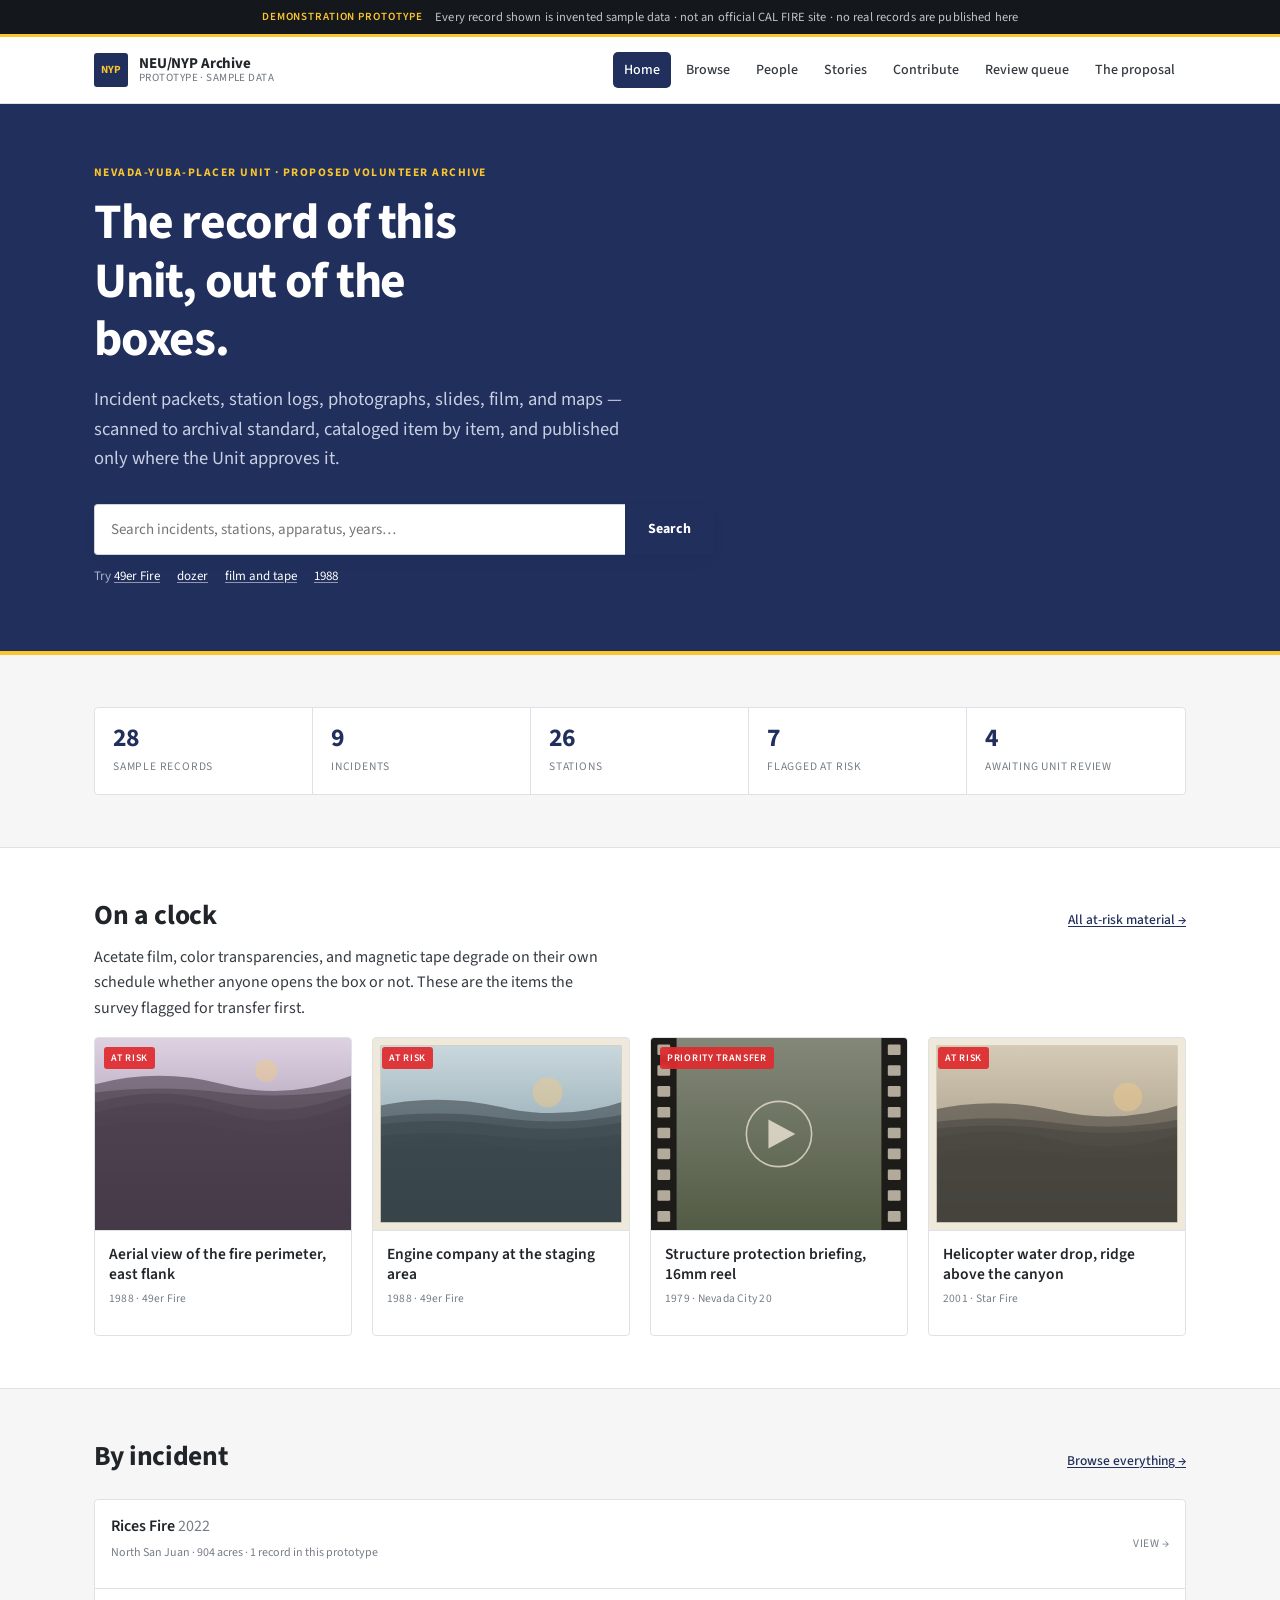
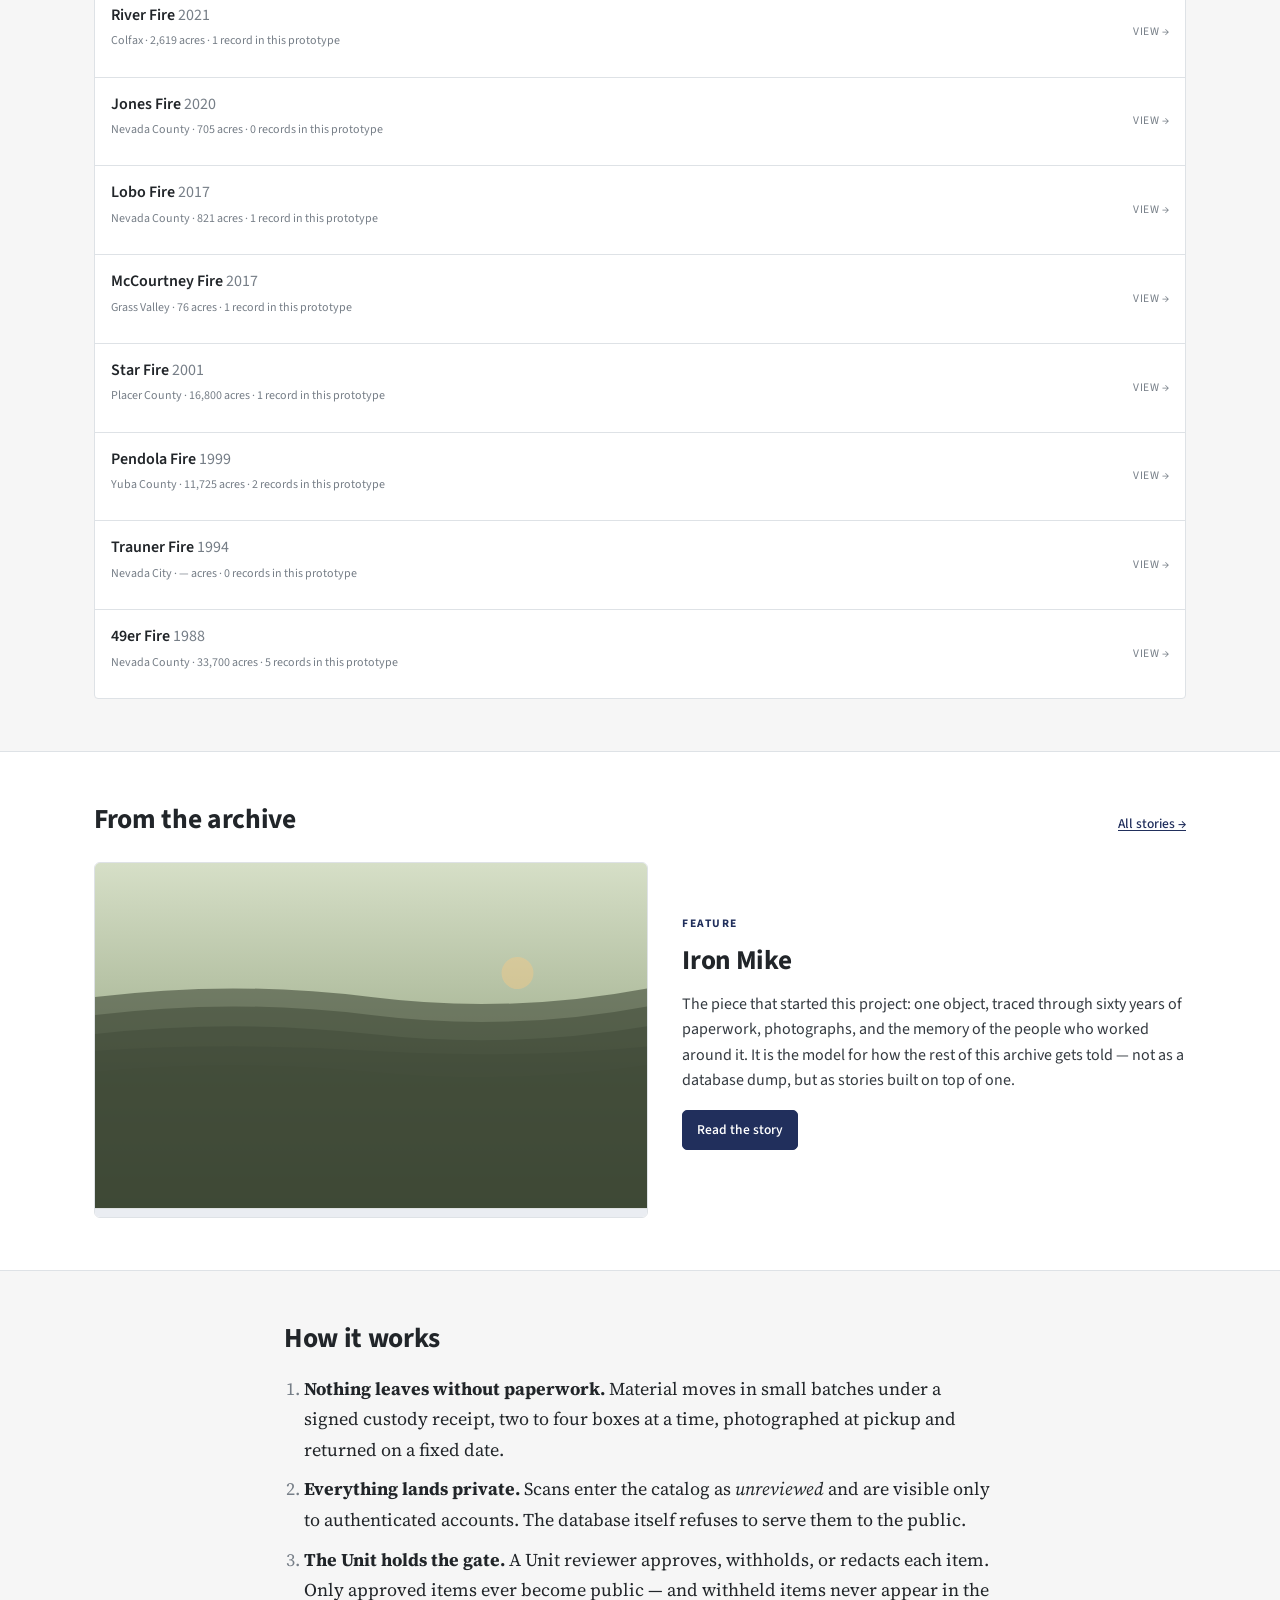
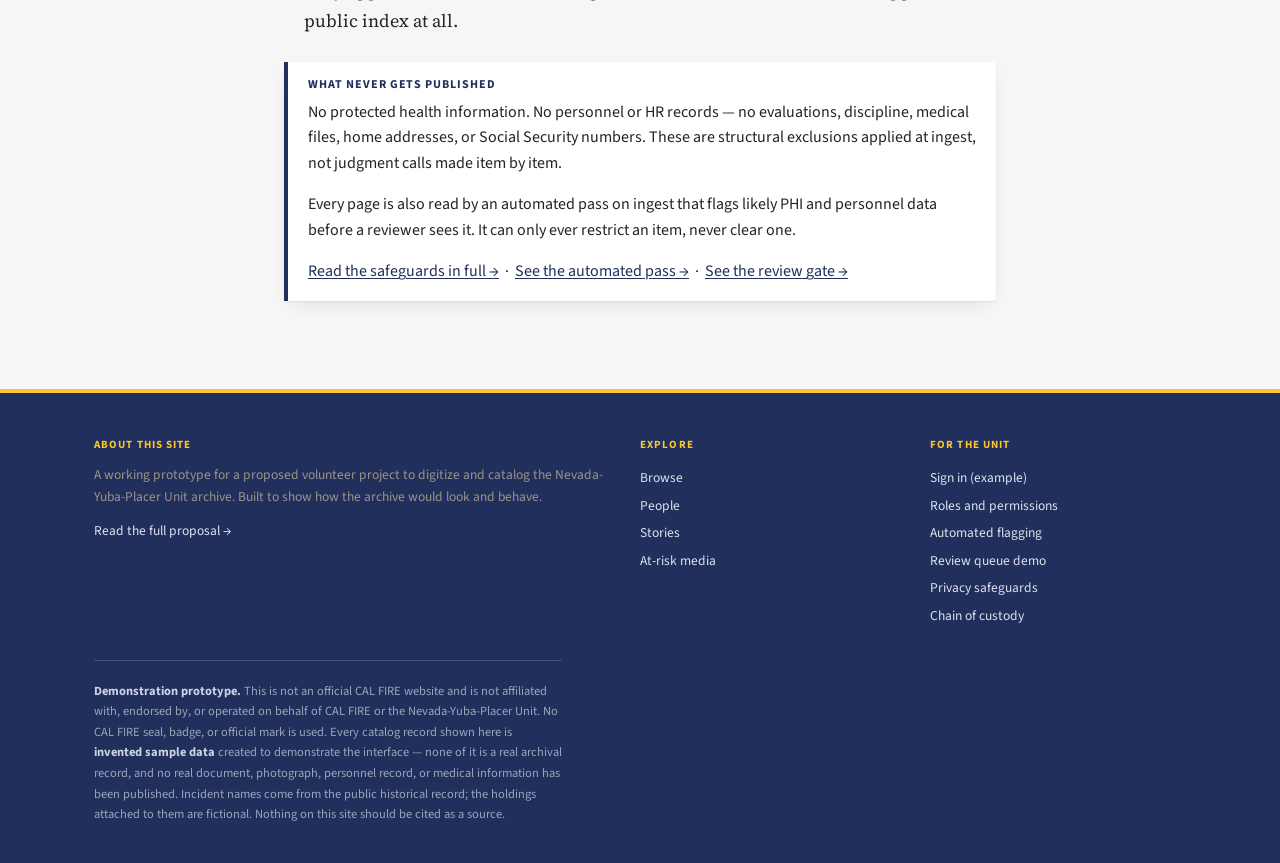
==== commit 6aeb85ad: "Add an automated sensitivity pass that can only ever restrict Every page is read on ingest and flagg" ====
--- a/site/index.html
+++ b/site/index.html
@@ -102,7 +102,10 @@
       <p>No protected health information. No personnel or HR records &mdash; no evaluations, discipline,
         medical files, home addresses, or Social Security numbers. These are structural exclusions applied
         at ingest, not judgment calls made item by item.</p>
+      <p>Every page is also read by an automated pass on ingest that flags likely PHI and personnel
+        data before a reviewer sees it. It can only ever restrict an item, never clear one.</p>
       <p style="margin-bottom:0"><a href="proposal.html#privacy">Read the safeguards in full &rarr;</a>
+        &nbsp;&middot;&nbsp; <a href="scanning.html">See the automated pass &rarr;</a>
         &nbsp;&middot;&nbsp; <a href="review.html">See the review gate &rarr;</a></p>
     </div>
   </div>
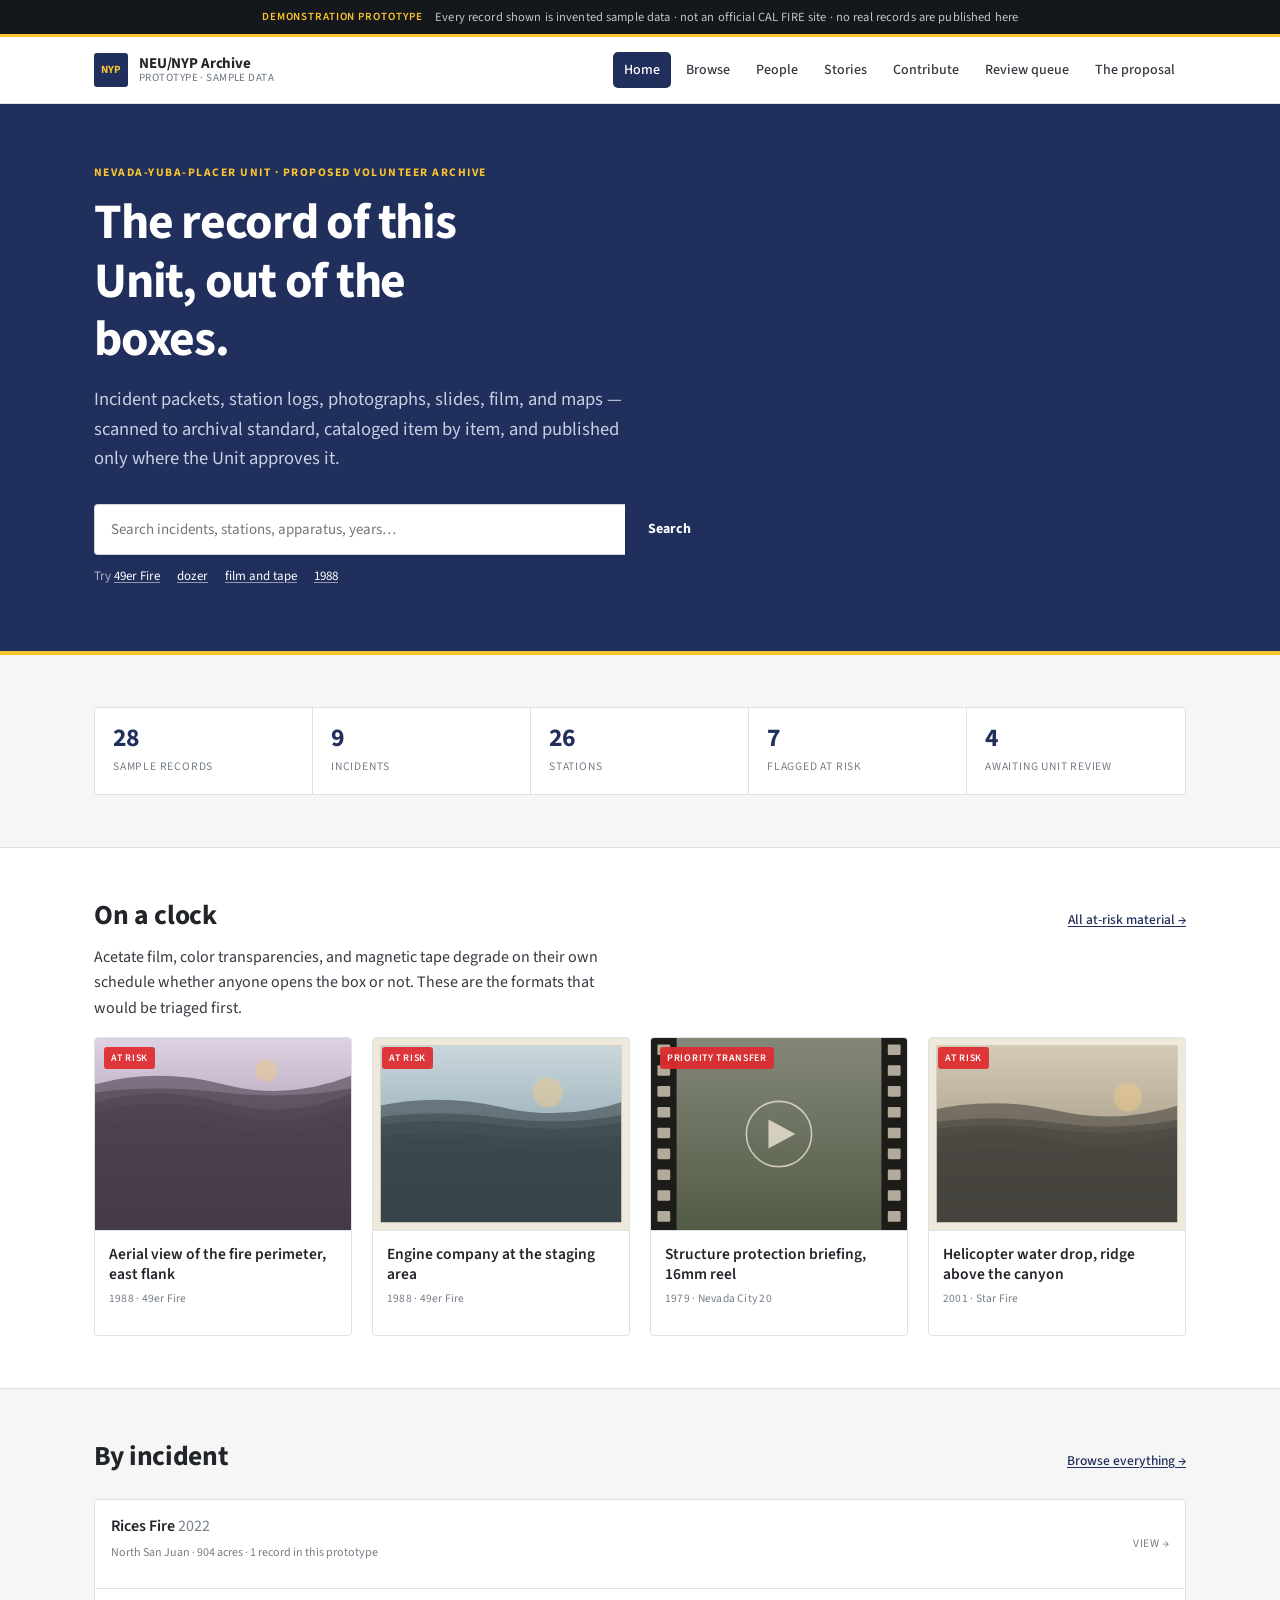
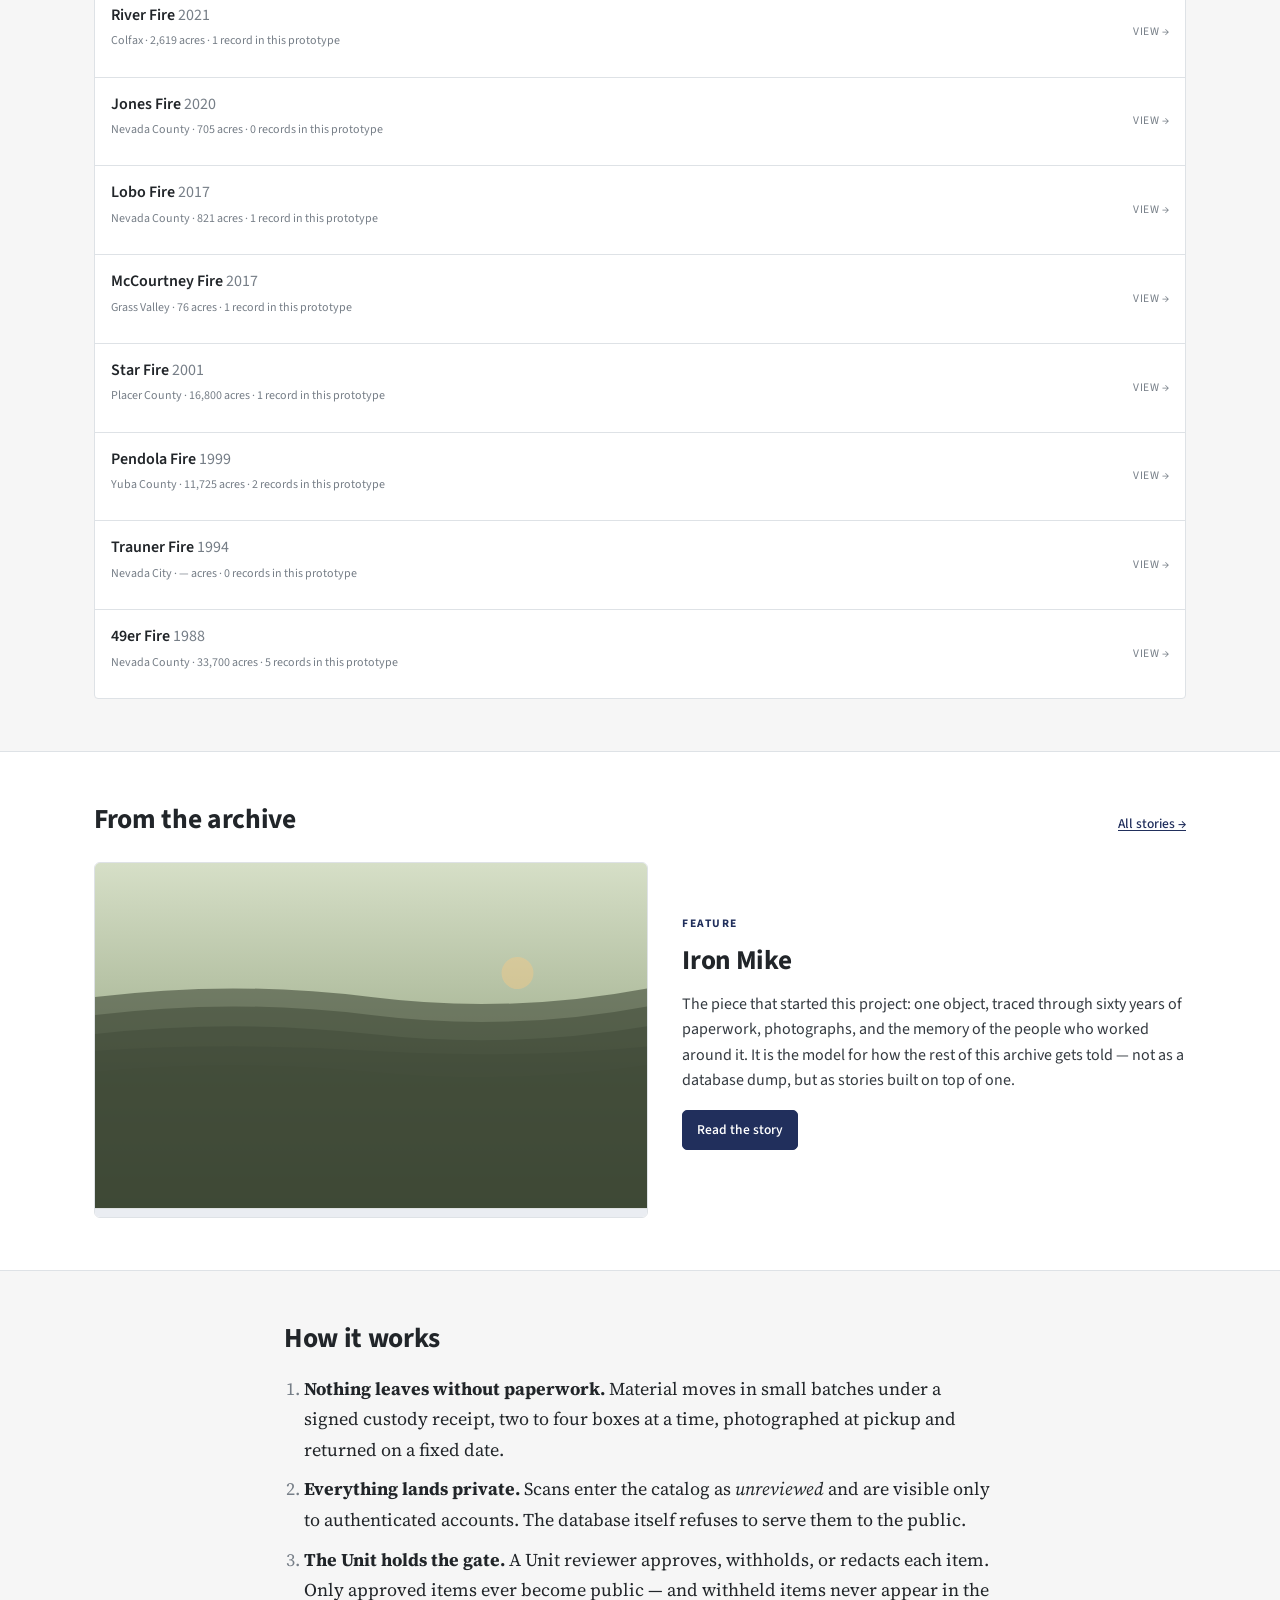
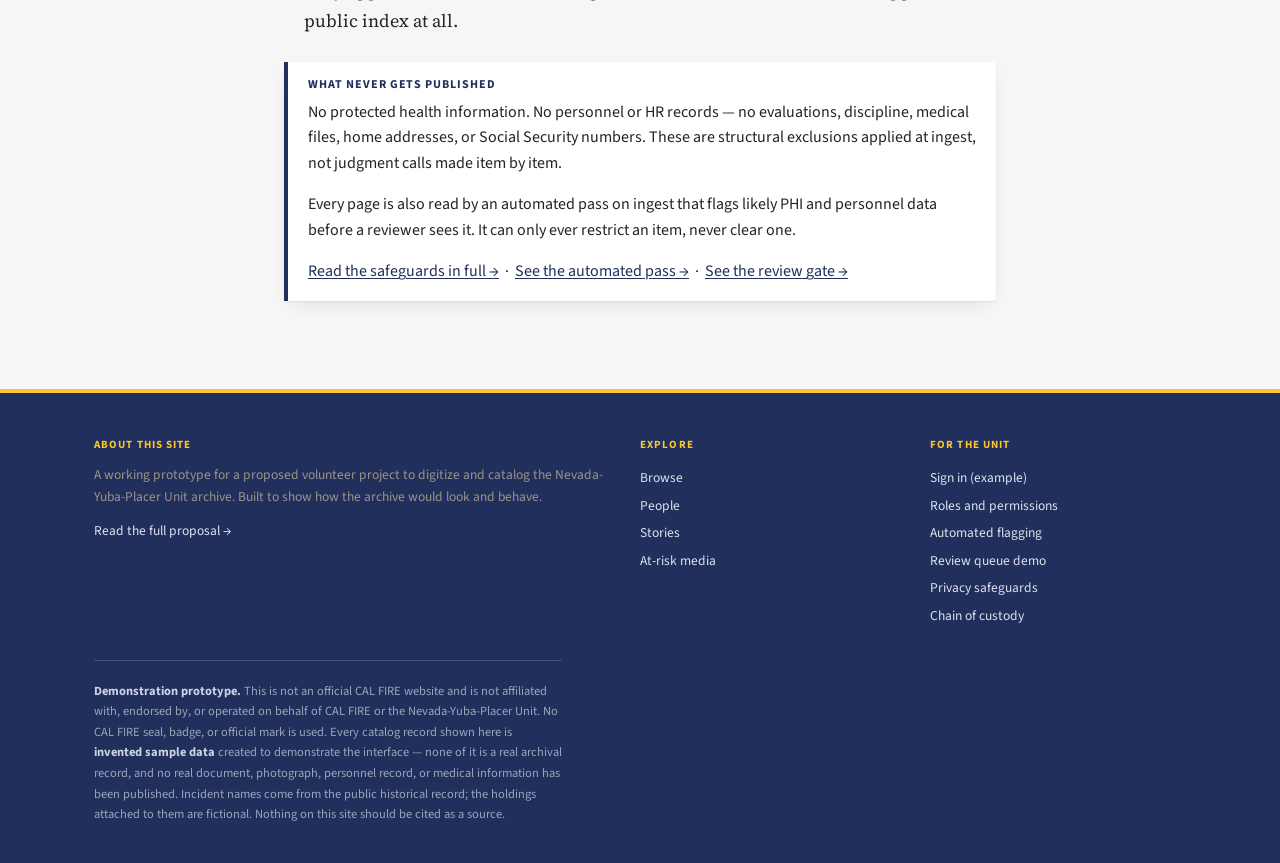
==== commit b6c76151: "Stop claiming a survey that has not happened A short visit is not a shelf-level survey, and the prop" ====
--- a/site/index.html
+++ b/site/index.html
@@ -51,7 +51,7 @@
     </div>
     <p style="max-width:64ch;color:var(--ink-2);margin-top:-14px">
       Acetate film, color transparencies, and magnetic tape degrade on their own schedule whether anyone
-      opens the box or not. These are the items the survey flagged for transfer first.
+      opens the box or not. These are the formats that would be triaged first.
     </p>
     <div class="grid" id="risk"></div>
   </div>
